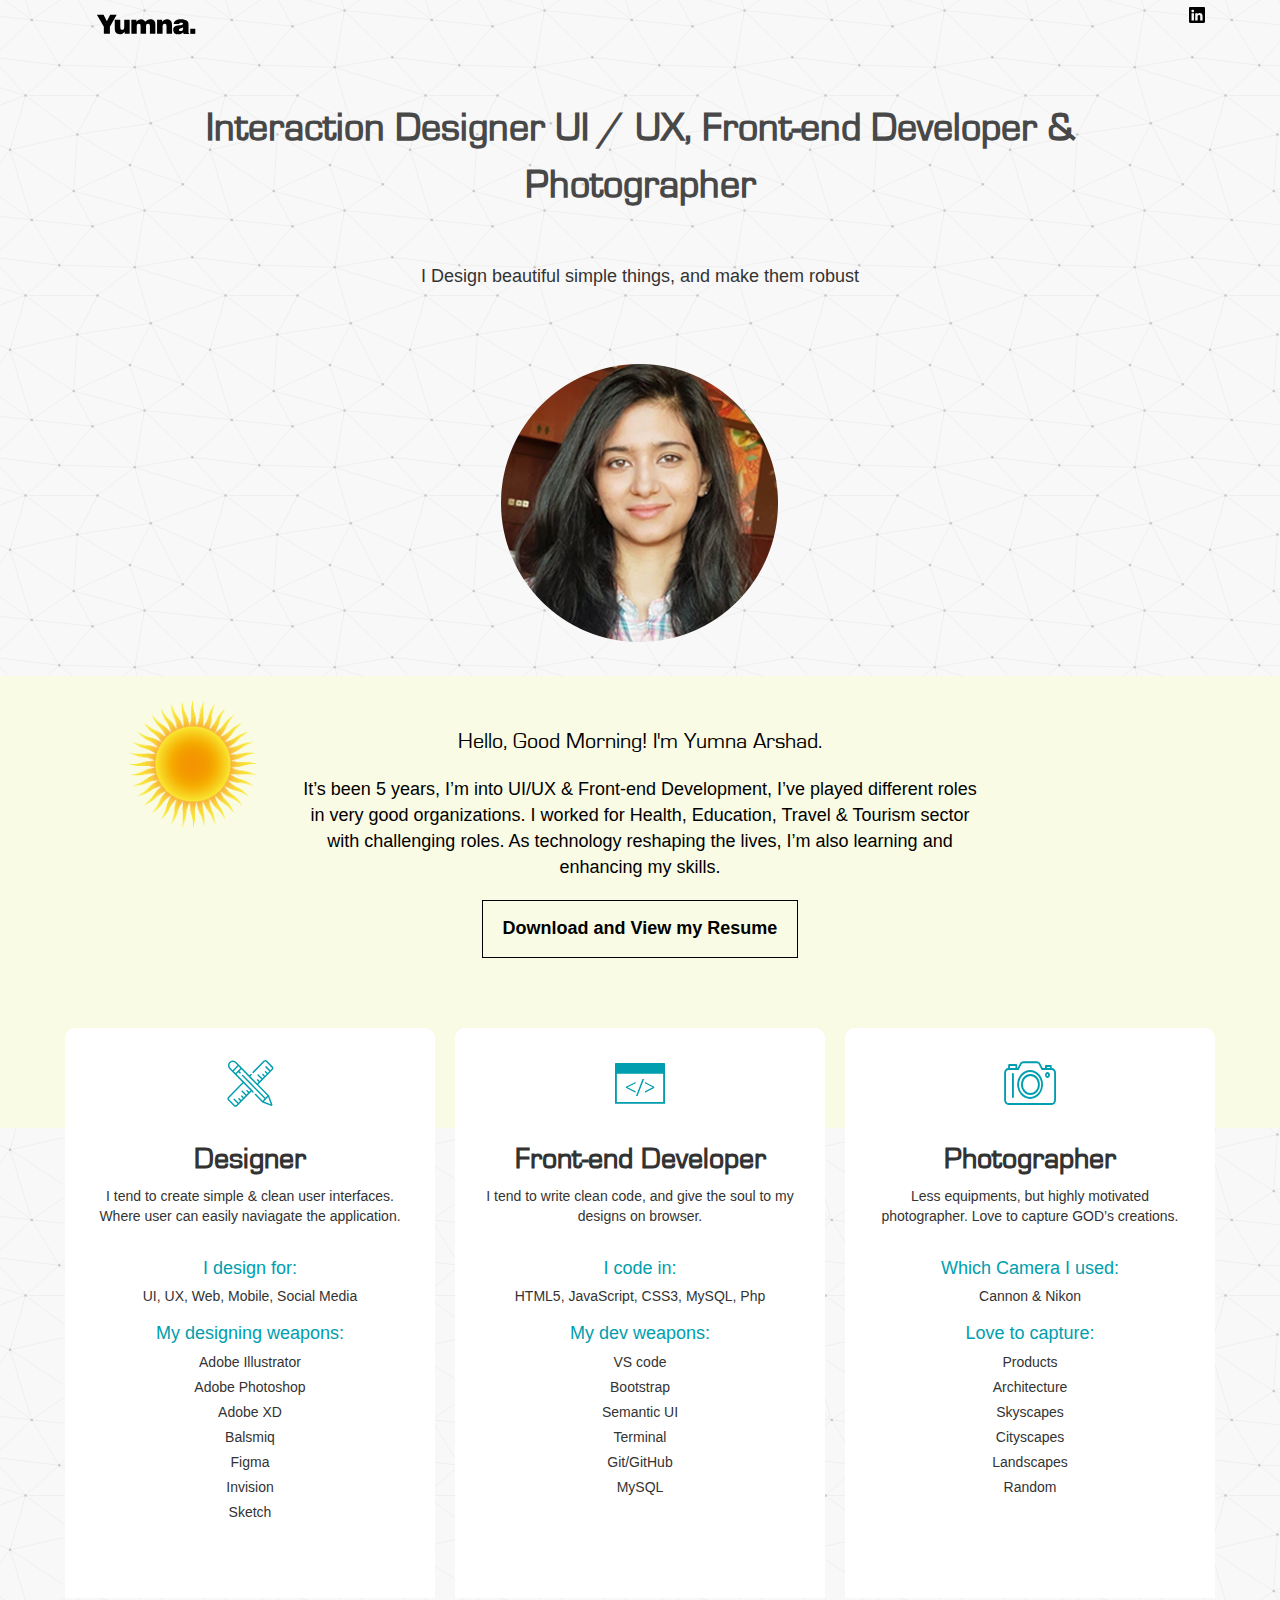
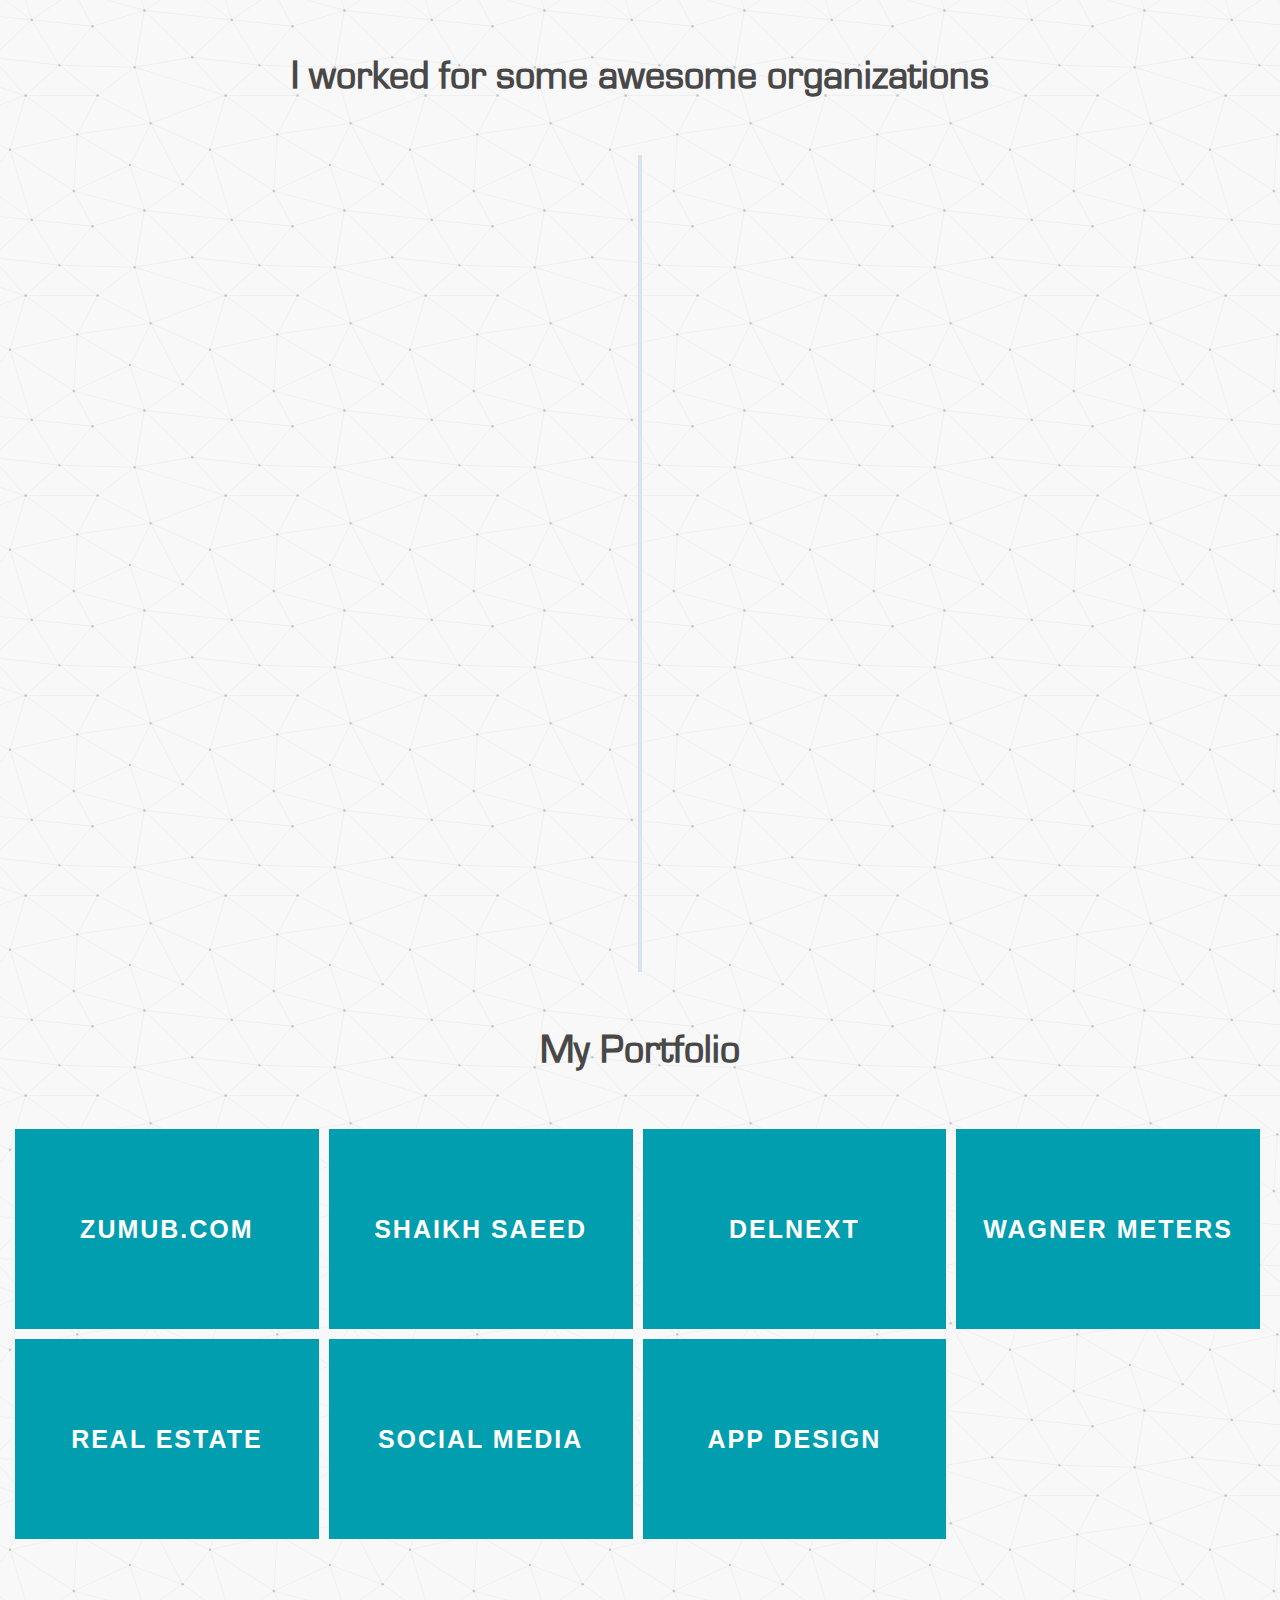
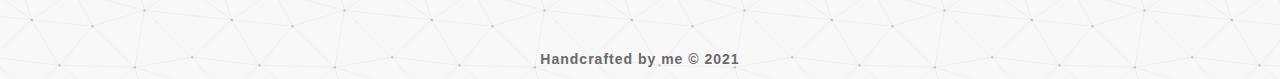
==== index.html @ d8adf457 "modification" ====
<html lang="en">

<head>
    <meta http-equiv="Content-Type" content="text/html; charset=UTF-8">

    <meta http-equiv="X-UA-Compatible" content="IE=edge">
    <meta name="viewport" content="width=device-width, initial-scale=1">
    <title>Yumna Arshad</title>
    <link rel="stylesheet" href="css/styles.min.css">
    <!-- <link rel="stylesheet" href="css/style.css"> -->
    <link rel="canonical" href="#">
    <meta property="og:locale" content="en_US">
    <meta property="og:type" content="website">
    <meta property="og:title" content="Yumna Arshad">
    <meta property="og:description" content="Hello, my name is Yumna Arshad, Highly skilled UI/UX Designer/Front-End Developer bringing more than 5 years in UI/UX &amp; front-end dev and integration of web designs.">
    <meta property="og:url" content="#">
    <meta property="og:site_name" content="yumna">
    <meta property="og:image" content="#">
    <link rel="apple-touch-icon" sizes="180x180" href="#">
    <link rel="icon" type="image/png" sizes="32x32" href="#"">
    <link rel="icon" type="image/png" sizes="16x16" href="./images/favicon.png">
    <link rel="manifest" href="#">
    <link rel="mask-icon" href="#/images/safari-pinned-tab.svg" color="#48b7ad">
    <meta name="msapplication-TileColor" content="#da532c">
    <meta name="theme-color" content="#0086ff">
    <!-- Global site tag (gtag.js) - Google Analytics -->
<script async src="https://www.googletagmanager.com/gtag/js?id=G-JZ5S2YXQXZ"></script>
<script>
  window.dataLayer = window.dataLayer || [];
  function gtag(){dataLayer.push(arguments);}
  gtag('js', new Date());

  gtag('config', 'G-JZ5S2YXQXZ');
</script>

</head>

<body class="" data-new-gr-c-s-check-loaded="14.1001.0" data-gr-ext-installed="">
    <div class="container">
        <!-- nav starts -->
        <nav class="top-nav">
            <div class="logo">
                <a href="#">
                    <img src="./images/logo.svg">
                </a>
            </div>
        </nav>
        <div class="social-links">
            <!-- social links-->
            <ul class="list-unstyled list-inline">
                <li>

                    <a href="https://www.linkedin.com/in/yumna-arshad/" title="linkedin" target="_blank"><span class="bi bi-linkedin"></span></a>

                </li>
                <li>
                    <a href="https://www.linkedin.com/in/yumna-arshad/" title="linkedin" target="_blank">
                        <span class="bi bi-linkedin">
                <img src="./images/linkedin.svg">
               </span>
                    </a>
                </li>
            </ul>

        </div>
        <!-- end of social links-->
    </div>
    <!-- nav ends -->
    <div class="container hero-header text-center">
        <!--hero header -->
        <h1 class="heading heading-xl">Interaction Designer UI / UX, Front-end Developer &amp; Photographer</h1>
        <p>I Design beautiful simple things, and make them robust</p>
        <!-- <div class="avatar">
    <img src="./images/Yumna.png" class="round-img" alt="Yumna Arshad - Front end developer and ui/ux designer">
  </div> -->
    </div>
    <!-- hero header ends -->

    <div class="container-fluid">
        <!-- about -->
        <div class="yumna">
            <img src="./images/Yumna.png" alt="Yumna Arshad">
        </div>
        <div class="row about-me">
            <div class="col-xs-12 col-sm-10 col-md-8 m-auto text-center">
                <div class="intro">
                    <span class="intro--heading">Hello,<span id="wlcm"> Good Morning!</span> I'm Yumna Arshad.</span>
                    <p>It’s been 5 years, I’m into UI/UX &amp; Front-end Development, I’ve played different roles in very good organizations. I worked for Health, Education, Travel &amp; Tourism sector with challenging roles. As technology reshaping the
                        lives, I’m also learning and enhancing my skills.
                    </p>
                    <p class="resume"><a href="https://docs.google.com/document/d/16ys-vqCZLZjv7qakul1fsgTUhorrQegBmI07DtiRImk/edit?usp=sharing" target="_blank">Download and View my Resume</a></p>
                </div>
            </div>
            <div class="twinkle-stars hidden">
                <div class="stars"></div>
                <div class="twinkling"></div>
            </div>
            <div class="sun-anim hidden">
                <div class="sun"></div>
            </div>
        </div>
    </div>
    <!-- about ends -->
    <div class="container expertise">
        <!-- expertise -->
        <div class="row expertise-row">
            <div class="col-xs-12 col-sm-4">
                <div class="expertise-col designer">
                    <header class="expertise-domain">
                        <div class="expertise-icon">
                            <span class="icon-design"></span>
                            <span class="expertise-title">Designer</span>
                        </div>
                    </header>
                    <section class="about-expertise">
                        <p>
                            I tend to create simple &amp; clean user interfaces. Where user can easily naviagate the application.
                        </p>
                        <ul class="list-unstyled">
                            <li class="list-head">
                                <span>I design for:</span>
                            </li>
                            <li>
                                <span>UI, UX, Web, Mobile, Social Media</span>
                            </li>
                            <li class="list-head">
                                <span>My designing weapons:</span>
                            </li>
                            <li>
                                <ul class="list-unstyled no-margin">
                                    <li>Adobe Illustrator</li>
                                    <li>Adobe Photoshop</li>
                                    <li>Adobe XD</li>
                                    <li>Balsmiq</li>
                                    <li>Figma</li>
                                    <li>Invision</li>
                                    <li>Sketch</li>
                                </ul>
                            </li>
                        </ul>
                    </section>
                </div>
            </div>
            <div class="col-xs-12 col-sm-4">
                <div class="expertise-col developer">
                    <div class="expertise-col designer">
                        <header class="expertise-domain">
                            <div class="expertise-icon">
                                <span class="icon-html-tag"></span>
                                <span class="expertise-title">Front-end Developer</span>
                            </div>
                        </header>
                        <section class="about-expertise">
                            <p>
                                I tend to write clean code, and give the soul to my designs on browser.
                            </p>
                            <ul class="list-unstyled">
                                <li class="list-head">
                                    <span>I code in:</span>
                                </li>
                                <li>
                                    <span>HTML5, JavaScript, CSS3, MySQL, Php</span>
                                </li>
                                <li class="list-head">
                                    <span>My dev weapons:</span>
                                </li>
                                <li>
                                    <ul class="list-unstyled no-margin">
                                        <li>VS code</li>
                                        <li>Bootstrap</li>
                                        <li>Semantic UI</li>
                                        <li>Terminal</li>
                                        <li>Git/GitHub</li>
                                        <li>MySQL</li>
                                        <li></li>
                                    </ul>
                                </li>
                            </ul>
                        </section>
                    </div>
                </div>
            </div>
            <div class="col-xs-12 col-sm-4">
                <div class="expertise-col photographer">
                    <div class="expertise-col designer">
                        <header class="expertise-domain">
                            <div class="expertise-icon">
                                <span class="icon-camera"></span>
                                <span class="expertise-title">Photographer</span>
                            </div>
                        </header>
                        <section class="about-expertise">
                            <p>
                                Less equipments, but highly motivated photographer. Love to capture GOD’s creations.
                            </p>
                            <ul class="list-unstyled">
                                <li class="list-head">
                                    <span>Which Camera I used:</span>
                                </li>
                                <li>
                                    <span>Cannon &amp Nikon </span>
                                </li>
                                <li class="list-head">
                                    <span>Love to capture:</span>
                                </li>
                                <li>
                                    <ul class="list-unstyled no-margin">
                                        <li>Products</li>
                                        <li>Architecture</li>
                                        <li>Skyscapes</li>
                                        <li>Cityscapes</li>
                                        <li>Landscapes</li>
                                        <li>Random</li>
                                        <li></li>
                                    </ul>
                                </li>
                            </ul>
                        </section>
                    </div>
                </div>
            </div>
        </div>
    </div>
    <!-- expertise ends -->

    <div class="experience">
        <!-- experience -->
        <h2 class="heading heading-xl text-center">I worked for some awesome organizations</h2>
        <section class="cd-timeline js-cd-timeline">
            <div class="cd-timeline__container">
                <div class="cd-timeline__block js-cd-block">
                    <div class="cd-timeline__img cd-timeline__img--blue js-cd-img">
                        <span class="icon-business-man"></span>
                    </div>
                    <!-- cd-timeline__img -->

                    <div class="cd-timeline__content js-cd-content">
                        <h2>Shaikh Saeed Perfumes</h2>
                        <p>Working at Shaikh Saeed is quite excited for me where i meet different challenges every day. My major responsibilities are to have a deep look into Social Media managment, UI/UX &amp; Front end development for out ongoing projects.</p>
                        <span class="cd-timeline__date">January 2-2019 to March 30 2021</span>
                    </div>
                    <!-- cd-timeline__content -->
                </div>
                <!-- cd-timeline__block -->

                <div class="cd-timeline__block js-cd-block">
                    <div class="cd-timeline__img cd-timeline__img--orange js-cd-img">
                        <span class="icon-softtware-engineer"></span>
                    </div>
                    <!-- cd-timeline__img -->

                    <div class="cd-timeline__content js-cd-content">
                        <h2>Intech Studios</h2>
                        <p>Intech Studios is an award winning web and mobile apps development startup company that offers design, development and publishing solutions. I was working on graphics and   web design and development with other marketing responsibilities.</p>
                        <span class="cd-timeline__date">March 8-2015 to octobar 16-2018</span>
                    </div>
                    <!-- cd-timeline__content -->
                </div>
                <!-- cd-timeline__block -->

                <div class="cd-timeline__block js-cd-block">
                    <div class="cd-timeline__img cd-timeline__img--musturd js-cd-img">
                        <span class="icon-softtware-engineer"></span>
                    </div>
                    <!-- cd-timeline__img -->

                    <div class="cd-timeline__content js-cd-content">
                        <h2>Regexsoft</h2>
                        <p>Regexsoft is an emerging fast growing  marketing agency. My role was designing content creation for social media, web and media graphics.</p>
                        <span class="cd-timeline__date">Sep 05-2014 to Feb 28-2015</span>
                    </div>
                    <!-- cd-timeline__content -->
                </div>
                <!-- cd-timeline__block -->

            </div>
            <!-- cd-timeline__content -->
    </div>
    <!-- cd-timeline__block -->
    </div>
    </section>
    <!-- cd-timeline -->
    </div>
    <!-- experienc ends-->

    <div class="portfolio">
        <!-- portfolio starts-->
        <h1 class="heading heading-xl text-center">My Portfolio</h1>
        <div class="container-fluid">
            <div class="portfolio-wrapper">
                <ul class="list-inline list-unstyled folio-links">
                    <li class="col-xs-12 col-sm-4 col-md-3">
                        <a href="#showModal" data-toggle="modal" data-projname="Zumub.com" data-projdesc="Zumub.com is a online store selling thousands of products from over a hundred top European/American brands, 
                        including sports supplements, weight loss and health supplements,sports clothing & accessories, speciality foods and beauty and personal care products always at the lowest prices."
                            data-projres="I was responsible for making the design &amp; theme development." data-projtech="[&quot;HTML5&quot;,&quot;LESS&quot;, &quot;CSS3&quot;,&quot;jQuery&quot;,&quot;jQuery UI&quot;,&quot;Adobe XD&quot;]" data-projimgs="[&quot;./images/portfolio/zumub/zumub1.jpeg&quot;,&quot;./images/portfolio/zumub/zumub2.jpeg&quot;,&quot;./images/portfolio/zumub/zumub3.jpeg&quot;]"
                            class="">
                Zumub.com
                </a>
                    </li>
                    <li class="col-xs-12 col-sm-4 col-md-3">
                        <a href="#showModal" data-toggle="modal" data-projname="Shaikh Saeed" data-projdesc="Shaikh Saeed Perfumes is a one of the Best Perfume Shops in Dubai, where people can buy perfumes online as well as by visiting our stores.
                        Their exclusive collection includes a wide range of Arabic Perfumes, Western Perfumes, Perfume Oils, Oud & Incense, Bakhoor, Agarwood, Home Fragrances, Room Fragrances and much more!."
                            data-projres="I was responsible for making the design &amp; theme development along with social media content creation." data-projtech="[&quot;HTML5&quot;,&quot;CSS3&quot;,&quot;Javascript&quot;,&quot;PHP&quot;,&quot;MYSQL&quot;,&quot;Figma&quot;,&quot;Photoshop cc&quot;,&quot;Adobe XD&quot;]" data-projimgs="[&quot;./images/portfolio/shaikh_saeed/shaikh_saeed1.jpeg&quot;,&quot;./images/portfolio/shaikh_saeed/shaikh_saeed2.jpeg&quot;]"
                            class="">
              Shaikh Saeed
              <span class="view-more"></span>
            </a>
                    </li>
                    <li class="col-xs-12 col-sm-4 col-md-3">
                        <a href="#showModal" data-toggle="modal" data-projname="Delnext" data-projdesc="Delnext is Logistics & Supply Chain company of Zumub.com gives the best services and the cheapest parcel deliveries across the European Union with Delnext."
                            data-projres="I was responsible for making the design &amp; theme development." data-projtech="[&quot;HTML5&quot;,&quot;CSS3&quot;,&quot;jQuery&quot;,&quot;jQuery UI&quot;,&quot;Bootstrap&quot;,&quot;Adobe XD&quot;]" data-projimgs="[&quot;./images/portfolio/delnext1/delnext1.jpeg&quot;,&quot;./images/portfolio/delnext1/delnext2.jpeg&quot;]"
                            class="">
              Delnext
            </a>
                    </li>
                    <li class="col-xs-12 col-sm-4 col-md-3">
                        <a href="#showModal" data-toggle="modal" data-projname="Wagner Meters" data-projdesc="Wagner Meters is the respected world leader in moisture measurement solutions for wood, concrete, and even more building materials."
                            data-projres="I was responsible for making the design &amp; theme development." data-projtech="[&quot;HTML5&quot;,&quot;CSS3&quot;,&quot;jQuery&quot;,&quot;jQuery Migrate&quot;,&quot;Adobe XD&quot;]" data-projimgs="[&quot;./images/portfolio/wagner_meters/wagner_meters1.jpeg&quot;,&quot;./images/portfolio/wagner_meters/wagner_meters2.jpeg&quot;,&quot;./images/portfolio/wagner_meters/wagner_meters3.jpeg&quot;]"
                            class="">
              Wagner Meters
            </a>
                    </li>
                    <li class="col-xs-12 col-sm-4 col-md-3">
                        <a href="#showModal" data-toggle="modal" data-projname="Property Avenue" data-projdesc="Property Avenue is the ideal platform, whether you wish to buy, sell or lease your property. By adhering to Dubai’s luxury standard, with a rich history of civil engineering, property development, and investment portfolios.
                        Property Avenue’s uniquely-selected real estate agents are dedicated to provide a first class customer service to all clients, making each step a hassle free experience."
                            data-projres="I was responsible for making the design &amp; theme development." data-projtech="[&quot;HTML5&quot;, &quot;CSS3&quot;,&quot;jQuery&quot;,&quot;Wordpress&quot;,&quot;Adobe XD&quot;]" data-projimgs="[&quot;./images/portfolio/property_avenue/property_avenue1.jpeg&quot;,&quot;./images/portfolio/property_avenue/property_avenue2.jpeg&quot;]"
                            class="">
              Real Estate
            </a>
                    </li>
                    <li class="col-xs-12 col-sm-4 col-md-3">
                        <a href="#showModal" data-toggle="modal" data-projname="ilyas Salon & Shaikh Saeed Perfumes" data-projdesc="Ilyas Salon provides the art of grooming services in a therapeutic atmosphere for Men."
                            data-projres="I was responsible to manage all areas of the image editing processes across both Production (catalogue pages) and Creative (marketing content)." data-projtech="[&quot;Lightroom cc&quot;,&quot;Photoshop cc&quot;, &quot;Adobe XD&quot;,&quot;&quot;,&quot;&quot;]" data-projimgs="[&quot;./images/portfolio/ilyas_salon/ilyas_salon.jpeg&quot;]"
                            class="">
              Social Media
            </a>
                    </li>
                    <li class="col-xs-12 col-sm-4 col-md-3">
                        <a href="#showModal" data-toggle="modal" data-projname=" App Case Study" data-projdesc="Islamic Pray Tracker App Case Study - I tried to explore Islamic application design from another side whith having many features and is very easy to use"
                            data-projres="I was responsible to design app from wireframing to actual complete mobile application design. " data-projtech="[&quot;Figma&quot;,&quot;Adobe XD&quot;, &quot;Photoshop&quot;,&quot;&quot;,&quot;&quot;]" data-projimgs="[&quot;./images/portfolio/App Design/1intro.png&quot;,&quot;./images/portfolio/App Design/2wireframes.png&quot;,&quot;./images/portfolio/App Design/3colorTypography.png&quot;,&quot;./images/portfolio/App Design/4onboardingScreen.png&quot;,&quot;./images/portfolio/App Design/5Trackactivites.png&quot;,&quot;./images/portfolio/App Design/6EvaluateActivities.png&quot;,&quot;./images/portfolio/App Design/6otherpagespng.png&quot;]"
                            class="">
              App Design
            </a>
                    </li>

                </ul>

            </div>
        </div>
    </div>
    <!-- portfolio ends -->
    <footer class="footer">
        <!-- footer -->
        <div class="container">
            <div class="row">
                <div class="col-xs-12">
                    <div class="footer-text text-center">
                        Handcrafted by me © 2021
                    </div>
                </div>
            </div>
        </div>
    </footer>
    <!-- footer ends -->
    <div class="modal fade-scale folio-modal" id="showModal" tabindex="-1" role="dialog" aria-labelledby="showModal" style="display: none;">
        <!-- modal -->
        <div class="modal-dialog modal-lg" role="document">
            <div class="modal-content">
                <div class="modal-header">
                    <button type="button" class="close" data-dismiss="modal" aria-label="Close"><span aria-hidden="true">×</span></button>
                    <h4 class="modal-title" id="showModal">sneaket</h4>
                </div>
                <div class="modal-body">
                    <div class="row">
                        <div class="col-xs-12 col-sm-8">
                            <div id="folio-imgs" class="folio-imgs"></div>
                        </div>
                        <div class="col-xs-12 col-sm-4">
                            <div class="folio-res">
                                <h2>project description</h2>
                                <p id="proj-desc"></p>
                                <h2>my responsibilities</h2>
                                <p id="folio-res"></p>
                                <h2>technologies used</h2>
                                <ul class="list-unstyled list-inline" id="tech-used"></ul>
                            </div>
                        </div>

                    </div>
                </div>
            </div>
        </div>
    </div>
    <!-- end of modal -->
    <div class="intro-wrapper" id="splashscreen" style="display: none;">
        <div class="loading-logo">
            <span>Y</span>
            <span>u</span>
            <span>m</span>
            <span>n</span>
            <span><a href="#"></a></span>
        </div>
    </div>



    <script src="js/jquery-3.3.1.min.js"></script>
    <script src="js/modal.js"></script>
    <script src="js/scripts.js"></script>

    <script>
        $(document).ready(function () {
            console.log("page loaded");

            // $(".portfolio-wrapper a").on("click", function (e) {
            //     e.preventDefault();
            //     console.log("clicked");
            //     $("#showModal").show("modal");
            // });
        });
    </script>

</body>

</html>
---- css/styles.min.css ----
[class^="icon-"],[class*=" icon-"]{
    font-family:'icomoon' !important;
    speak:none;
    font-style:normal;
    font-weight:normal;
    font-variant:normal;
    text-transform:none;
    line-height:1;
    -webkit-font-smoothing:antialiased;
    -moz-osx-font-smoothing:grayscale
}
.icon-dslr:before{
    content:"\e908"
}
.icon-facebook-logo:before{
    content:"\e906"
}
.icon-linkedin-sign:before{
    content:"\e907"
}
.icon-business-man:before{
    content:"\e905"
}
.icon-crawling-baby-silhouette:before{
    content:"\e904"
}
.icon-softtware-engineer:before{
    content:"\e903"
}
.icon-html-tag:before{
    content:"\e902"
}
.icon-camera:before{
    content:"\e900"
}
.icon-design:before{
    content:"\e901"
}
html{
    font-family:sans-serif;
    -ms-text-size-adjust:100%;
    -webkit-text-size-adjust:100%
}
body{
    margin:0
}
article,aside,details,figcaption,figure,footer,header,hgroup,main,menu,nav,section,summary{
    display:block
}
audio,canvas,progress,video{
    display:inline-block;
    vertical-align:baseline
}
audio:not([controls]){
    display:none;
    height:0
}
[hidden],template{
    display:none
}
a{
    background-color:transparent
}
a:active,a:hover{
    outline:0
}
abbr[title]{
    border-bottom:1px dotted
}
b,strong{
    font-weight:bold
}
dfn{
    font-style:italic
}
h1{
    font-size:2em;
    margin:0.67em 0
}
mark{
    background:#ff0;
    color:#000
}
small{
    font-size:80%
}
sub,sup{
    font-size:75%;
    line-height:0;
    position:relative;
    vertical-align:baseline
}
sup{
    top:-0.5em
}
sub{
    bottom:-0.25em
}
img{
    border:0
}
svg:not(:root){
    overflow:hidden
}
figure{
    margin:1em 40px
}
hr{
    -webkit-box-sizing:content-box;
    -moz-box-sizing:content-box;
    box-sizing:content-box;
    height:0
}
pre{
    overflow:auto
}
code,kbd,pre,samp{
    font-family:monospace, monospace;
    font-size:1em
}
button,input,optgroup,select,textarea{
    color:inherit;
    font:inherit;
    margin:0
}
button{
    overflow:visible
}
button,select{
    text-transform:none
}
button,html input[type="button"],input[type="reset"],input[type="submit"]{
    -webkit-appearance:button;
    cursor:pointer
}
button[disabled],html input[disabled]{
    cursor:default
}
button::-moz-focus-inner,input::-moz-focus-inner{
    border:0;
    padding:0
}
input{
    line-height:normal
}
input[type="checkbox"],input[type="radio"]{
    -webkit-box-sizing:border-box;
    -moz-box-sizing:border-box;
    box-sizing:border-box;
    padding:0
}
input[type="number"]::-webkit-inner-spin-button,input[type="number"]::-webkit-outer-spin-button{
    height:auto
}
input[type="search"]{
    -webkit-appearance:textfield;
    -webkit-box-sizing:content-box;
    -moz-box-sizing:content-box;
    box-sizing:content-box
}
input[type="search"]::-webkit-search-cancel-button,input[type="search"]::-webkit-search-decoration{
    -webkit-appearance:none
}
fieldset{
    border:1px solid #c0c0c0;
    margin:0 2px;
    padding:0.35em 0.625em 0.75em
}
legend{
    border:0;
    padding:0
}
textarea{
    overflow:auto
}
optgroup{
    font-weight:bold
}
table{
    border-collapse:collapse;
    border-spacing:0
}
td,th{
    padding:0
}
*{
    -webkit-box-sizing:border-box;
    -moz-box-sizing:border-box;
    box-sizing:border-box
}
*:before,*:after{
    -webkit-box-sizing:border-box;
    -moz-box-sizing:border-box;
    box-sizing:border-box
}
html{
    font-size:10px;
    -webkit-tap-highlight-color:transparent
}
body{
    font-family:"Helvetica Neue", Helvetica, Arial, sans-serif;
    font-size:14px;
    line-height:1.42857143;
    color:#333333;
    background-color:#ffffff
}
input,button,select,textarea{
    font-family:inherit;
    font-size:inherit;
    line-height:inherit
}
a{
    color:#337ab7;
    text-decoration:none
}
a:hover,a:focus{
    color:#23527c;
    text-decoration:underline
}
a:focus{
    outline:5px auto -webkit-focus-ring-color;
    outline-offset:-2px
}
figure{
    margin:0
}
img{
    vertical-align:middle
}
.img-responsive{
    display:block;
    max-width:100%;
    height:auto
}
.img-rounded{
    border-radius:6px
}
.img-thumbnail{
    padding:4px;
    line-height:1.42857143;
    background-color:#ffffff;
    border:1px solid #dddddd;
    border-radius:4px;
    -webkit-transition:all 0.2s ease-in-out;
    -o-transition:all 0.2s ease-in-out;
    transition:all 0.2s ease-in-out;
    display:inline-block;
    max-width:100%;
    height:auto
}
.img-circle{
    border-radius:50%
}
hr{
    margin-top:20px;
    margin-bottom:20px;
    border:0;
    border-top:1px solid #eeeeee
}
.sr-only{
    position:absolute;
    width:1px;
    height:1px;
    margin:-1px;
    padding:0;
    overflow:hidden;
    clip:rect(0, 0, 0, 0);
    border:0
}
.sr-only-focusable:active,.sr-only-focusable:focus{
    position:static;
    width:auto;
    height:auto;
    margin:0;
    overflow:visible;
    clip:auto
}
[role="button"]{
    cursor:pointer
}
.container{
    margin-right:auto;
    margin-left:auto;
    padding-left:15px;
    padding-right:15px
}
@media (min-width: 768px){
    .container{
        width:750px
    }
}
@media (min-width: 992px){
    .container{
        width:970px
    }
}
@media (min-width: 1200px){
    .container{
        width:1170px
    }
}
.container-fluid{
    margin-right:auto;
    margin-left:auto;
    padding-left:15px;
    padding-right:15px
}
.row{
    margin-left:-15px;
    margin-right:-15px
}
.col-xs-1,.col-sm-1,.col-md-1,.col-lg-1,.col-xs-2,.col-sm-2,.col-md-2,.col-lg-2,.col-xs-3,.col-sm-3,.col-md-3,.col-lg-3,.col-xs-4,.col-sm-4,.col-md-4,.col-lg-4,.col-xs-5,.col-sm-5,.col-md-5,.col-lg-5,.col-xs-6,.col-sm-6,.col-md-6,.col-lg-6,.col-xs-7,.col-sm-7,.col-md-7,.col-lg-7,.col-xs-8,.col-sm-8,.col-md-8,.col-lg-8,.col-xs-9,.col-sm-9,.col-md-9,.col-lg-9,.col-xs-10,.col-sm-10,.col-md-10,.col-lg-10,.col-xs-11,.col-sm-11,.col-md-11,.col-lg-11,.col-xs-12,.col-sm-12,.col-md-12,.col-lg-12{
    position:relative;
    min-height:1px;
    padding-left:15px;
    padding-right:15px
}
.col-xs-1,.col-xs-2,.col-xs-3,.col-xs-4,.col-xs-5,.col-xs-6,.col-xs-7,.col-xs-8,.col-xs-9,.col-xs-10,.col-xs-11,.col-xs-12{
    float:left
}
.col-xs-12{
    width:100%
}
.col-xs-11{
    width:91.66666667%
}
.col-xs-10{
    width:83.33333333%
}
.col-xs-9{
    width:75%
}
.col-xs-8{
    width:66.66666667%
}
.col-xs-7{
    width:58.33333333%
}
.col-xs-6{
    width:50%
}
.col-xs-5{
    width:41.66666667%
}
.col-xs-4{
    width:33.33333333%
}
.col-xs-3{
    width:25%
}
.col-xs-2{
    width:16.66666667%
}
.col-xs-1{
    width:8.33333333%
}
.col-xs-pull-12{
    right:100%
}
.col-xs-pull-11{
    right:91.66666667%
}
.col-xs-pull-10{
    right:83.33333333%
}
.col-xs-pull-9{
    right:75%
}
.col-xs-pull-8{
    right:66.66666667%
}
.col-xs-pull-7{
    right:58.33333333%
}
.col-xs-pull-6{
    right:50%
}
.col-xs-pull-5{
    right:41.66666667%
}
.col-xs-pull-4{
    right:33.33333333%
}
.col-xs-pull-3{
    right:25%
}
.col-xs-pull-2{
    right:16.66666667%
}
.col-xs-pull-1{
    right:8.33333333%
}
.col-xs-pull-0{
    right:auto
}
.col-xs-push-12{
    left:100%
}
.col-xs-push-11{
    left:91.66666667%
}
.col-xs-push-10{
    left:83.33333333%
}
.col-xs-push-9{
    left:75%
}
.col-xs-push-8{
    left:66.66666667%
}
.col-xs-push-7{
    left:58.33333333%
}
.col-xs-push-6{
    left:50%
}
.col-xs-push-5{
    left:41.66666667%
}
.col-xs-push-4{
    left:33.33333333%
}
.col-xs-push-3{
    left:25%
}
.col-xs-push-2{
    left:16.66666667%
}
.col-xs-push-1{
    left:8.33333333%
}
.col-xs-push-0{
    left:auto
}
.col-xs-offset-12{
    margin-left:100%
}
.col-xs-offset-11{
    margin-left:91.66666667%
}
.col-xs-offset-10{
    margin-left:83.33333333%
}
.col-xs-offset-9{
    margin-left:75%
}
.col-xs-offset-8{
    margin-left:66.66666667%
}
.col-xs-offset-7{
    margin-left:58.33333333%
}
.col-xs-offset-6{
    margin-left:50%
}
.col-xs-offset-5{
    margin-left:41.66666667%
}
.col-xs-offset-4{
    margin-left:33.33333333%
}
.col-xs-offset-3{
    margin-left:25%
}
.col-xs-offset-2{
    margin-left:16.66666667%
}
.col-xs-offset-1{
    margin-left:8.33333333%
}
.col-xs-offset-0{
    margin-left:0%
}
@media (min-width: 768px){
    .col-sm-1,.col-sm-2,.col-sm-3,.col-sm-4,.col-sm-5,.col-sm-6,.col-sm-7,.col-sm-8,.col-sm-9,.col-sm-10,.col-sm-11,.col-sm-12{
        float:left
    }
    .col-sm-12{
        width:100%
    }
    .col-sm-11{
        width:91.66666667%
    }
    .col-sm-10{
        width:83.33333333%
    }
    .col-sm-9{
        width:75%
    }
    .col-sm-8{
        width:66.66666667%
    }
    .col-sm-7{
        width:58.33333333%
    }
    .col-sm-6{
        width:50%
    }
    .col-sm-5{
        width:41.66666667%
    }
    .col-sm-4{
        width:33.33333333%
    }
    .col-sm-3{
        width:25%
    }
    .col-sm-2{
        width:16.66666667%
    }
    .col-sm-1{
        width:8.33333333%
    }
    .col-sm-pull-12{
        right:100%
    }
    .col-sm-pull-11{
        right:91.66666667%
    }
    .col-sm-pull-10{
        right:83.33333333%
    }
    .col-sm-pull-9{
        right:75%
    }
    .col-sm-pull-8{
        right:66.66666667%
    }
    .col-sm-pull-7{
        right:58.33333333%
    }
    .col-sm-pull-6{
        right:50%
    }
    .col-sm-pull-5{
        right:41.66666667%
    }
    .col-sm-pull-4{
        right:33.33333333%
    }
    .col-sm-pull-3{
        right:25%
    }
    .col-sm-pull-2{
        right:16.66666667%
    }
    .col-sm-pull-1{
        right:8.33333333%
    }
    .col-sm-pull-0{
        right:auto
    }
    .col-sm-push-12{
        left:100%
    }
    .col-sm-push-11{
        left:91.66666667%
    }
    .col-sm-push-10{
        left:83.33333333%
    }
    .col-sm-push-9{
        left:75%
    }
    .col-sm-push-8{
        left:66.66666667%
    }
    .col-sm-push-7{
        left:58.33333333%
    }
    .col-sm-push-6{
        left:50%
    }
    .col-sm-push-5{
        left:41.66666667%
    }
    .col-sm-push-4{
        left:33.33333333%
    }
    .col-sm-push-3{
        left:25%
    }
    .col-sm-push-2{
        left:16.66666667%
    }
    .col-sm-push-1{
        left:8.33333333%
    }
    .col-sm-push-0{
        left:auto
    }
    .col-sm-offset-12{
        margin-left:100%
    }
    .col-sm-offset-11{
        margin-left:91.66666667%
    }
    .col-sm-offset-10{
        margin-left:83.33333333%
    }
    .col-sm-offset-9{
        margin-left:75%
    }
    .col-sm-offset-8{
        margin-left:66.66666667%
    }
    .col-sm-offset-7{
        margin-left:58.33333333%
    }
    .col-sm-offset-6{
        margin-left:50%
    }
    .col-sm-offset-5{
        margin-left:41.66666667%
    }
    .col-sm-offset-4{
        margin-left:33.33333333%
    }
    .col-sm-offset-3{
        margin-left:25%
    }
    .col-sm-offset-2{
        margin-left:16.66666667%
    }
    .col-sm-offset-1{
        margin-left:8.33333333%
    }
    .col-sm-offset-0{
        margin-left:0%
    }
}
@media (min-width: 992px){
    .col-md-1,.col-md-2,.col-md-3,.col-md-4,.col-md-5,.col-md-6,.col-md-7,.col-md-8,.col-md-9,.col-md-10,.col-md-11,.col-md-12{
        float:left
    }
    .col-md-12{
        width:100%
    }
    .col-md-11{
        width:91.66666667%
    }
    .col-md-10{
        width:83.33333333%
    }
    .col-md-9{
        width:75%
    }
    .col-md-8{
        width:66.66666667%
    }
    .col-md-7{
        width:58.33333333%
    }
    .col-md-6{
        width:50%
    }
    .col-md-5{
        width:41.66666667%
    }
    .col-md-4{
        width:33.33333333%
    }
    .col-md-3{
        width:25%
    }
    .col-md-2{
        width:16.66666667%
    }
    .col-md-1{
        width:8.33333333%
    }
    .col-md-pull-12{
        right:100%
    }
    .col-md-pull-11{
        right:91.66666667%
    }
    .col-md-pull-10{
        right:83.33333333%
    }
    .col-md-pull-9{
        right:75%
    }
    .col-md-pull-8{
        right:66.66666667%
    }
    .col-md-pull-7{
        right:58.33333333%
    }
    .col-md-pull-6{
        right:50%
    }
    .col-md-pull-5{
        right:41.66666667%
    }
    .col-md-pull-4{
        right:33.33333333%
    }
    .col-md-pull-3{
        right:25%
    }
    .col-md-pull-2{
        right:16.66666667%
    }
    .col-md-pull-1{
        right:8.33333333%
    }
    .col-md-pull-0{
        right:auto
    }
    .col-md-push-12{
        left:100%
    }
    .col-md-push-11{
        left:91.66666667%
    }
    .col-md-push-10{
        left:83.33333333%
    }
    .col-md-push-9{
        left:75%
    }
    .col-md-push-8{
        left:66.66666667%
    }
    .col-md-push-7{
        left:58.33333333%
    }
    .col-md-push-6{
        left:50%
    }
    .col-md-push-5{
        left:41.66666667%
    }
    .col-md-push-4{
        left:33.33333333%
    }
    .col-md-push-3{
        left:25%
    }
    .col-md-push-2{
        left:16.66666667%
    }
    .col-md-push-1{
        left:8.33333333%
    }
    .col-md-push-0{
        left:auto
    }
    .col-md-offset-12{
        margin-left:100%
    }
    .col-md-offset-11{
        margin-left:91.66666667%
    }
    .col-md-offset-10{
        margin-left:83.33333333%
    }
    .col-md-offset-9{
        margin-left:75%
    }
    .col-md-offset-8{
        margin-left:66.66666667%
    }
    .col-md-offset-7{
        margin-left:58.33333333%
    }
    .col-md-offset-6{
        margin-left:50%
    }
    .col-md-offset-5{
        margin-left:41.66666667%
    }
    .col-md-offset-4{
        margin-left:33.33333333%
    }
    .col-md-offset-3{
        margin-left:25%
    }
    .col-md-offset-2{
        margin-left:16.66666667%
    }
    .col-md-offset-1{
        margin-left:8.33333333%
    }
    .col-md-offset-0{
        margin-left:0%
    }
}
@media (min-width: 1200px){
    .col-lg-1,.col-lg-2,.col-lg-3,.col-lg-4,.col-lg-5,.col-lg-6,.col-lg-7,.col-lg-8,.col-lg-9,.col-lg-10,.col-lg-11,.col-lg-12{
        float:left
    }
    .col-lg-12{
        width:100%
    }
    .col-lg-11{
        width:91.66666667%
    }
    .col-lg-10{
        width:83.33333333%
    }
    .col-lg-9{
        width:75%
    }
    .col-lg-8{
        width:66.66666667%
    }
    .col-lg-7{
        width:58.33333333%
    }
    .col-lg-6{
        width:50%
    }
    .col-lg-5{
        width:41.66666667%
    }
    .col-lg-4{
        width:33.33333333%
    }
    .col-lg-3{
        width:25%
    }
    .col-lg-2{
        width:16.66666667%
    }
    .col-lg-1{
        width:8.33333333%
    }
    .col-lg-pull-12{
        right:100%
    }
    .col-lg-pull-11{
        right:91.66666667%
    }
    .col-lg-pull-10{
        right:83.33333333%
    }
    .col-lg-pull-9{
        right:75%
    }
    .col-lg-pull-8{
        right:66.66666667%
    }
    .col-lg-pull-7{
        right:58.33333333%
    }
    .col-lg-pull-6{
        right:50%
    }
    .col-lg-pull-5{
        right:41.66666667%
    }
    .col-lg-pull-4{
        right:33.33333333%
    }
    .col-lg-pull-3{
        right:25%
    }
    .col-lg-pull-2{
        right:16.66666667%
    }
    .col-lg-pull-1{
        right:8.33333333%
    }
    .col-lg-pull-0{
        right:auto
    }
    .col-lg-push-12{
        left:100%
    }
    .col-lg-push-11{
        left:91.66666667%
    }
    .col-lg-push-10{
        left:83.33333333%
    }
    .col-lg-push-9{
        left:75%
    }
    .col-lg-push-8{
        left:66.66666667%
    }
    .col-lg-push-7{
        left:58.33333333%
    }
    .col-lg-push-6{
        left:50%
    }
    .col-lg-push-5{
        left:41.66666667%
    }
    .col-lg-push-4{
        left:33.33333333%
    }
    .col-lg-push-3{
        left:25%
    }
    .col-lg-push-2{
        left:16.66666667%
    }
    .col-lg-push-1{
        left:8.33333333%
    }
    .col-lg-push-0{
        left:auto
    }
    .col-lg-offset-12{
        margin-left:100%
    }
    .col-lg-offset-11{
        margin-left:91.66666667%
    }
    .col-lg-offset-10{
        margin-left:83.33333333%
    }
    .col-lg-offset-9{
        margin-left:75%
    }
    .col-lg-offset-8{
        margin-left:66.66666667%
    }
    .col-lg-offset-7{
        margin-left:58.33333333%
    }
    .col-lg-offset-6{
        margin-left:50%
    }
    .col-lg-offset-5{
        margin-left:41.66666667%
    }
    .col-lg-offset-4{
        margin-left:33.33333333%
    }
    .col-lg-offset-3{
        margin-left:25%
    }
    .col-lg-offset-2{
        margin-left:16.66666667%
    }
    .col-lg-offset-1{
        margin-left:8.33333333%
    }
    .col-lg-offset-0{
        margin-left:0%
    }
}
.clearfix:before,.clearfix:after,.container:before,.container:after,.container-fluid:before,.container-fluid:after,.row:before,.row:after{
    content:" ";
    display:table
}
.clearfix:after,.container:after,.container-fluid:after,.row:after{
    clear:both
}
.center-block{
    display:block;
    margin-left:auto;
    margin-right:auto
}
.pull-right{
    float:right !important
}
.pull-left{
    float:left !important
}
.hide{
    display:none !important
}
.show{
    display:block !important
}
.invisible{
    visibility:hidden
}
.text-hide{
    font:0/0 a;
    color:transparent;
    text-shadow:none;
    background-color:transparent;
    border:0
}
.hidden{
    display:none !important
}
.affix{
    position:fixed
}
.top-nav{
    min-height:50px;
    float:left
}
.top-nav .logo{
    padding-top:7px;
    float:left
}
.top-nav .logo a{
    display:block
}
.top-nav .logo img{
    width:150px
}
.social-links{
    float:right
}
.social-links a{
    padding-top:7px;
    display:block;
    font-size:25px;
    color:#757575
}
.social-links a:hover{
    text-decoration:none;
    color:#5c5c5c
}
@font-face{
    font-family:'Europa-Light';
    src:url("../fonts/Europa-Light.woff") format("woff");
    font-weight:normal;
    font-style:normal
}
@font-face{
    font-family:'Europa-Bold';
    src:url("../fonts/Europa-Regular.woff") format("woff");
    font-weight:normal;
    font-style:normal
}
@font-face{
    font-family:'heading';
    src:url("../fonts/EurostileRegular.woff") format("woff");
    font-weight:normal;
    font-style:normal
}
@font-face{
    font-family:'icomoon';
    src:url("../fonts/icomoon.woff") format("woff");
    font-weight:normal;
    font-style:normal
}
.m-auto{
    float:none;
    margin:0 auto
}
.w-100{
    width:100%
}
.no-margin{
    margin:0 !important
}
.no-padding{
    padding:0 !important
}
.text-center{
    text-align:center
}
.round-img{
    border-radius:50%
}
.brand-color{
    color:#009eae
}
.brand-bg-color{
    background:#009eae
}
.list-unstyled{
    list-style:none;
    margin:0;
    padding:0
}
.list-inline{
    padding-left:0;
    list-style:none;
    margin-left:-5px
}
.list-inline>li{
    display:inline-block;
    padding-left:5px;
    padding-right:5px
}
.hidden{
    display:none
}
.show{
    display:block
}
.no-scroll{
    overflow:hidden
}
body{
    font-family:Arial, Helvetica, sans-serif;
    background-color:#f8f8f8;
    background-color:#f8f8f8;
    background-image:url("data:image/svg+xml,%3Csvg xmlns='http://www.w3.org/2000/svg' width='200' height='200' viewBox='0 0 800 800'%3E%3Cg fill='none' stroke='%23d4d4d4' stroke-width='1'%3E%3Cpath d='M769 229L1037 260.9M927 880L731 737 520 660 309 538 40 599 295 764 126.5 879.5 40 599-197 493 102 382-31 229 126.5 79.5-69-63'/%3E%3Cpath d='M-31 229L237 261 390 382 603 493 308.5 537.5 101.5 381.5M370 905L295 764'/%3E%3Cpath d='M520 660L578 842 731 737 840 599 603 493 520 660 295 764 309 538 390 382 539 269 769 229 577.5 41.5 370 105 295 -36 126.5 79.5 237 261 102 382 40 599 -69 737 127 880'/%3E%3Cpath d='M520-140L578.5 42.5 731-63M603 493L539 269 237 261 370 105M902 382L539 269M390 382L102 382'/%3E%3Cpath d='M-222 42L126.5 79.5 370 105 539 269 577.5 41.5 927 80 769 229 902 382 603 493 731 737M295-36L577.5 41.5M578 842L295 764M40-201L127 80M102 382L-261 269'/%3E%3C/g%3E%3Cg fill='%23c7c7c7'%3E%3Ccircle cx='769' cy='229' r='5'/%3E%3Ccircle cx='539' cy='269' r='5'/%3E%3Ccircle cx='603' cy='493' r='5'/%3E%3Ccircle cx='731' cy='737' r='5'/%3E%3Ccircle cx='520' cy='660' r='5'/%3E%3Ccircle cx='309' cy='538' r='5'/%3E%3Ccircle cx='295' cy='764' r='5'/%3E%3Ccircle cx='40' cy='599' r='5'/%3E%3Ccircle cx='102' cy='382' r='5'/%3E%3Ccircle cx='127' cy='80' r='5'/%3E%3Ccircle cx='370' cy='105' r='5'/%3E%3Ccircle cx='578' cy='42' r='5'/%3E%3Ccircle cx='237' cy='261' r='5'/%3E%3Ccircle cx='390' cy='382' r='5'/%3E%3C/g%3E%3C/svg%3E")
}
.hero-header h1{
    margin-bottom:0
}
.hero-header p{
    margin:5px 0 0 0;
    font-size:18px
}
a{
    webkit-transition:all .5s ease;
    -moz-transition:all .5s ease;
    -o-transition:all .5s ease;
    transition:all .5s ease
}
.heading{
    font-family:"heading";
    color:#484848
}
.heading.heading-xl{
    font-size:40px;
    margin:50px 50px
}
.avatar{
    margin-top:50px
}
.avatar img{
    width:150px;
    display:block;
    margin:0 auto
}
.yumna img{
    display:block;
    margin:40px auto 0 auto;
    max-width:100%
}
.about-me{
    position:relative;
    background:#009eae;
    color:#fff
}
.about-me .intro{
    padding:50px 50px 150px 50px;
    font-size:22px;
    position:relative;
    z-index:9
}
.about-me .intro .intro--heading{
    font-family:"heading"
}
.about-me .intro p{
    margin:20px 20px;
    font-size:18px
}
.about-me .intro .resume a{
    display:inline-block;
    padding:15px 20px;
    border:1px solid #fff;
    color:#fff;
    font-weight:600
}
.about-me .intro .resume a:hover{
    background:#fff;
    color:#009eae;
    text-decoration:none
}
.about-me.good-evening .resume a:hover{
    background:#009eae;
    border-color:transparent;
    color:#fff
}
.about-me.good-morning{
    background:#f9fbe4 url(https://tympanus.net/Tutorials/jQuerySceneryAnimation/images/ground.png) repeat-x center bottom
}
.about-me.good-morning .intro p,.about-me.good-morning .intro .intro--heading,.about-me.good-morning .intro a{
    color:#000
}
.about-me.good-morning .intro .resume a{
    border-color:#000
}
.about-me.good-morning .intro .resume a:hover{
    border-color:transparent
}
.twinkle-stars .stars,.twinkle-stars .twinkling{
    position:absolute;
    top:0;
    left:0;
    right:0;
    bottom:0;
    width:100%;
    height:100%;
    display:block
}
.twinkle-stars .stars{
    background:#000 url(../images/stars.png) repeat top center;
    z-index:0
}
.twinkle-stars .twinkling{
    background:transparent url(../images/twinkling.png) repeat top center;
    -moz-animation:move-twink-back 200s linear infinite;
    -ms-animation:move-twink-back 200s linear infinite;
    -o-animation:move-twink-back 200s linear infinite;
    -webkit-animation:move-twink-back 200s linear infinite;
    animation:move-twink-back 200s linear infinite
}
@keyframes move-twink-back{
    from{
        background-position:0 0
    }
    to{
        background-position:-10000px 5000px
    }
}
@-webkit-keyframes move-twink-back{
    from{
        background-position:0 0
    }
    to{
        background-position:-10000px 5000px
    }
}
@-moz-keyframes move-twink-back{
    from{
        background-position:0 0
    }
    to{
        background-position:-10000px 5000px
    }
}
@-ms-keyframes move-twink-back{
    from{
        background-position:0 0
    }
    to{
        background-position:-10000px 5000px
    }
}
.sun-anim{
    position:absolute;
    width:185px;
    height:185px;
    top:5%;
    left:10%
}
.sun-anim .sun{
    background:transparent url(../images/sun.png) no-repeat;
    width:130px;
    height:130px;
    background-size:100%;
    -webkit-animation:spin 30s linear infinite;
    -moz-animation:spin 30s linear infinite;
    animation:spin 30s linear infinite
}
@-moz-keyframes spin{
    100%{
        -moz-transform:rotate(360deg)
    }
}
@-webkit-keyframes spin{
    100%{
        -webkit-transform:rotate(360deg)
    }
}
@keyframes spin{
    100%{
        -webkit-transform:rotate(360deg);
        transform:rotate(360deg)
    }
}
.expertise{
    margin-top:-100px;
    position:relative
}
.expertise .expertise-row>[class*="col-"]{
    padding-left:10px;
    padding-right:10px
}
.expertise .expertise-col{
    background:#fff;
    text-align:center;
    border-radius:10px 10px 0 0;
    min-height:570px
}
.expertise .expertise-domain{
    text-align:center;
    padding:30px 30px 0 30px
}
.expertise .expertise-domain .expertise-icon span{
    display:block
}
.expertise .expertise-domain .expertise-icon>[class*="icon-"]{
    font-size:50px;
    margin-bottom:30px;
    color:#009eae
}
.expertise .expertise-domain .expertise-icon .expertise-title{
    font-family:"heading";
    font-size:30px;
    font-weight:bold
}
.expertise .about-expertise{
    padding:5px 30px
}
.expertise .about-expertise p{
    margin:0
}
.expertise .about-expertise ul{
    margin-top:30px
}
.expertise .about-expertise ul li.list-head{
    color:#009eae;
    font-size:18px;
    margin-bottom:5px
}
.expertise .about-expertise ul li{
    margin-bottom:15px
}
.expertise .about-expertise ul li ul li{
    margin-bottom:5px
}
.footer-text{
    margin:100px 0 10px 0;
    font-weight:600;
    color:#696969;
    letter-spacing:1px
}
@media only screen and (min-width: 1170px){
    .cd-is-hidden{
        visibility:hidden
    }
}
.cd-timeline{
    overflow:hidden;
    margin:2em auto
}
.cd-timeline__container{
    position:relative;
    width:90%;
    max-width:1170px;
    margin:0 auto;
    padding:2em 10px
}
.cd-timeline__container::before{
    content:'';
    position:absolute;
    top:0;
    left:30px;
    height:100%;
    width:4px;
    background:#d7e4ed
}
@media only screen and (min-width: 1170px){
    .cd-timeline{
        margin-top:3em;
        margin-bottom:3em
    }
    .cd-timeline__container::before{
        left:50%;
        margin-left:-2px
    }
}
.cd-timeline__block{
    position:relative;
    margin:2em 0
}
.cd-timeline__block:after{
    content:"";
    display:table;
    clear:both
}
.cd-timeline__block:first-child{
    margin-top:0
}
.cd-timeline__block:last-child{
    margin-bottom:0
}
@media only screen and (min-width: 1170px){
    .cd-timeline__block{
        margin:4em 0
    }
}
.cd-timeline__img{
    position:absolute;
    top:0;
    left:0;
    width:40px;
    height:40px;
    border-radius:50%;
    -webkit-box-shadow:0 0 0 4px #fff,inset 0 2px 0 rgba(0,0,0,0.08),0 3px 0 4px rgba(0,0,0,0.05);
    box-shadow:0 0 0 4px #fff,inset 0 2px 0 rgba(0,0,0,0.08),0 3px 0 4px rgba(0,0,0,0.05);
    text-align:center
}
.cd-timeline__img>span{
    display:block;
    line-height:40px;
    color:#fff;
    font-size:25px
}
.cd-timeline__img img{
    display:block;
    width:24px;
    height:24px;
    position:relative;
    left:50%;
    top:50%;
    margin-left:-12px;
    margin-top:-12px
}
.cd-timeline__img.cd-timeline__img--blue{
    background:#2572BE
}
.cd-timeline__img.cd-timeline__img--orange{
    background:#FB6A28
}
.cd-timeline__img.cd-timeline__img--musturd{
    background:#F9CC35
}
.cd-timeline__img.cd-timeline__img--green{
    background:#7CD503
}
.cd-timeline__img.cd-timeline__img--pink{
    background:#EA4C7D
}
@media only screen and (min-width: 1170px){
    .cd-timeline__img{
        width:60px;
        height:60px;
        left:50%;
        margin-left:-30px;
        -webkit-transform:translateZ(0);
        transform:translateZ(0);
        text-align:center
    }
    .cd-timeline__img>span{
        display:block;
        line-height:60px;
        color:#fff;
        font-size:30px
    }
    .cd-timeline__img.cd-timeline__img--bounce-in{
        visibility:visible;
        -webkit-animation:cd-bounce-1 .6s;
        animation:cd-bounce-1 0.6s
    }
}
@-webkit-keyframes cd-bounce-1{
    0%{
        opacity:0;
        -webkit-transform:scale(0.5);
        transform:scale(0.5)
    }
    60%{
        opacity:1;
        -webkit-transform:scale(1.2);
        transform:scale(1.2)
    }
    100%{
        -webkit-transform:scale(1);
        transform:scale(1)
    }
}
@keyframes cd-bounce-1{
    0%{
        opacity:0;
        -webkit-transform:scale(0.5);
        transform:scale(0.5)
    }
    60%{
        opacity:1;
        -webkit-transform:scale(1.2);
        transform:scale(1.2)
    }
    100%{
        -webkit-transform:scale(1);
        transform:scale(1)
    }
}
.cd-timeline__content{
    position:relative;
    margin-left:60px;
    background:#fff;
    border-radius:.25em;
    padding:1em;
    -webkit-box-shadow:0 3px 0 #d7e4ed;
    box-shadow:0 3px 0 #d7e4ed
}
.cd-timeline__content:after{
    content:"";
    display:table;
    clear:both
}
.cd-timeline__content::before{
    content:'';
    position:absolute;
    top:16px;
    right:100%;
    height:0;
    width:0;
    border:7px solid transparent;
    border-right:7px solid #fff
}
.cd-timeline__content h2{
    color:#303e49
}
.cd-timeline__content p,.cd-timeline__read-more,.cd-timeline__date{
    font-size:1.3rem
}
.cd-timeline__content p{
    margin:1em 0;
    line-height:1.6
}
.cd-timeline__read-more,.cd-timeline__date{
    display:inline-block
}
.cd-timeline__read-more{
    float:right;
    padding:.8em 1em;
    background:#acb7c0;
    color:#fff;
    border-radius:0.25em
}
.cd-timeline__read-more:hover{
    background-color:#bac4cb
}
.cd-timeline__date{
    float:left;
    padding:.8em 0;
    opacity:0.7
}
@media only screen and (min-width: 768px){
    .cd-timeline__content h2{
        font-size:2rem
    }
    .cd-timeline__content p{
        font-size:1.6rem
    }
    .cd-timeline__read-more,.cd-timeline__date{
        font-size:1.4rem
    }
}
@media only screen and (min-width: 1170px){
    .cd-timeline__content{
        margin-left:0;
        padding:1.6em;
        width:45%;
        -webkit-transform:translateZ(0);
        transform:translateZ(0)
    }
    .cd-timeline__content::before{
        top:24px;
        left:100%;
        border-color:transparent;
        border-left-color:#fff
    }
    .cd-timeline__read-more{
        float:left
    }
    .cd-timeline__date{
        position:absolute;
        width:100%;
        left:122%;
        top:6px;
        font-size:1.6rem;
        font-family:'Europa-Bold'
    }
    .cd-timeline__block:nth-child(even) .cd-timeline__content{
        float:right
    }
    .cd-timeline__block:nth-child(even) .cd-timeline__content::before{
        top:24px;
        left:auto;
        right:100%;
        border-color:transparent;
        border-right-color:#fff
    }
    .cd-timeline__block:nth-child(even) .cd-timeline__read-more{
        float:right
    }
    .cd-timeline__block:nth-child(even) .cd-timeline__date{
        left:auto;
        right:122%;
        text-align:right
    }
    .cd-timeline__content.cd-timeline__content--bounce-in{
        visibility:visible;
        -webkit-animation:cd-bounce-2 .6s;
        animation:cd-bounce-2 0.6s
    }
}
@media only screen and (min-width: 1170px){
    .cd-timeline__block:nth-child(even) .cd-timeline__content.cd-timeline__content--bounce-in{
        -webkit-animation:cd-bounce-2-inverse .6s;
        animation:cd-bounce-2-inverse 0.6s
    }
}
@-webkit-keyframes cd-bounce-2{
    0%{
        opacity:0;
        -webkit-transform:translateX(-100px);
        transform:translateX(-100px)
    }
    60%{
        opacity:1;
        -webkit-transform:translateX(20px);
        transform:translateX(20px)
    }
    100%{
        -webkit-transform:translateX(0);
        transform:translateX(0)
    }
}
@keyframes cd-bounce-2{
    0%{
        opacity:0;
        -webkit-transform:translateX(-100px);
        transform:translateX(-100px)
    }
    60%{
        opacity:1;
        -webkit-transform:translateX(20px);
        transform:translateX(20px)
    }
    100%{
        -webkit-transform:translateX(0);
        transform:translateX(0)
    }
}
@-webkit-keyframes cd-bounce-2-inverse{
    0%{
        opacity:0;
        -webkit-transform:translateX(100px);
        transform:translateX(100px)
    }
    60%{
        opacity:1;
        -webkit-transform:translateX(-20px);
        transform:translateX(-20px)
    }
    100%{
        -webkit-transform:translateX(0);
        transform:translateX(0)
    }
}
@keyframes cd-bounce-2-inverse{
    0%{
        opacity:0;
        -webkit-transform:translateX(100px);
        transform:translateX(100px)
    }
    60%{
        opacity:1;
        -webkit-transform:translateX(-20px);
        transform:translateX(-20px)
    }
    100%{
        -webkit-transform:translateX(0);
        transform:translateX(0)
    }
}
.portfolio-wrapper ul li{
    height:200px;
    margin-bottom:10px
}
.portfolio-wrapper ul li a{
    display:block;
    height:inherit;
    text-align:center;
    font-size:25px;
    font-weight:600;
    text-transform:uppercase;
    background:#009eae;
    color:#fff;
    letter-spacing:2px;
    line-height:8
}
.portfolio-wrapper ul li a:hover{
    text-decoration:none;
    background:#028795
}
.portfolio-wrapper ul li a:hover:after{
    opacity:1;
    transform:scale(1)
}
.portfolio-wrapper ul li a.bnw{
    background:#dad9d9;
    color:#adadad
}
.portfolio-wrapper ul li a:after{
    content:'';
    position:absolute;
    top:5%;
    left:5%;
    width:90%;
    border:1px solid white;
    height:90%;
    transform:scale(0.7);
    opacity:0;
    webkit-transition:all .5s ease-in-out;
    -moz-transition:all .5s ease-in-out;
    -o-transition:all .5s ease-in-out;
    transition:all .5s ease-in-out
}
.folio-imgs{
    height:500px;
    overflow-y:scroll
}
.folio-imgs>img{
    display:block;
    margin-bottom:10px;
    border:2px solid #928989
}
.folio-modal .modal-title{
    font-size:20px;
    letter-spacing:2px;
    text-transform:uppercase
}
.folio-modal .folio-res h2{
    text-transform:capitalize;
    font-size:18px
}
.folio-modal .folio-res p{
    border-bottom:1px solid #e2e1e1;
    padding-bottom:5px
}
a.effect-box:hover:after,a.effect-box:hover:before{
    opacity:1;
    -webkit-transform:scale(1);
    transform:scale(1)
}
a.effect-shine:hover{
    -webkit-mask-image:linear-gradient(-75deg, rgba(0,0,0,0.6) 30%, #000 50%, rgba(0,0,0,0.6) 70%);
    -webkit-mask-size:200%;
    animation:shine 2s infinite
}
@-webkit-keyframes shine{
    from{
        -webkit-mask-position:150%
    }
    to{
        -webkit-mask-position:-50%
    }
}
.close{
    float:right;
    font-size:21px;
    font-weight:700;
    line-height:1;
    color:#000;
    text-shadow:0 1px 0 #fff;
    filter:alpha(opacity=20);
    opacity:0.2
}
.close:focus,.close:hover{
    color:#000;
    text-decoration:none;
    cursor:pointer;
    filter:alpha(opacity=50);
    opacity:0.5
}
button.close{
    -webkit-appearance:none;
    padding:0;
    cursor:pointer;
    background:0 0;
    border:0
}
.modal-open{
    overflow:hidden
}
.modal{
    position:fixed;
    top:0;
    right:0;
    bottom:0;
    left:0;
    z-index:1050;
    display:none;
    overflow:hidden;
    -webkit-overflow-scrolling:touch;
    outline:0
}
.modal.fade .modal-dialog{
    -webkit-transition:-webkit-transform .3s ease-out;
    -o-transition:-o-transform .3s ease-out;
    transition:transform .3s ease-out;
    -webkit-transform:translate(0, -25%);
    -ms-transform:translate(0, -25%);
    -o-transform:translate(0, -25%);
    transform:translate(0, -25%)
}
.fade-scale{
    transform:scale(0);
    opacity:0;
    -webkit-transition:all .25s linear;
    -o-transition:all .25s linear;
    transition:all .25s linear
}
.fade-scale.in{
    opacity:1;
    transform:scale(1)
}
.modal.in .modal-dialog{
    -webkit-transform:translate(0, 0);
    -ms-transform:translate(0, 0);
    -o-transform:translate(0, 0);
    transform:translate(0, 0)
}
.modal-open .modal{
    overflow-x:hidden;
    overflow-y:auto
}
.modal-dialog{
    position:relative;
    width:auto;
    margin:10px
}
.modal-content{
    position:relative;
    background-color:#fff;
    -webkit-background-clip:padding-box;
    background-clip:padding-box;
    border:1px solid #999;
    border:1px solid rgba(0,0,0,0.2);
    border-radius:6px;
    outline:0;
    -webkit-box-shadow:0 3px 9px rgba(0,0,0,0.5);
    box-shadow:0 3px 9px rgba(0,0,0,0.5)
}
.modal-backdrop{
    position:fixed;
    top:0;
    right:0;
    bottom:0;
    left:0;
    z-index:1040;
    background-color:#000
}
.modal-backdrop.fade{
    filter:alpha(opacity=0);
    opacity:0
}
.modal-backdrop.in{
    filter:alpha(opacity=50);
    opacity:0.5
}
.modal-header{
    padding:15px;
    border-bottom:1px solid #e5e5e5
}
.modal-header .close{
    margin-top:-2px
}
.modal-title{
    margin:0;
    line-height:1.42857143
}
.modal-body{
    position:relative;
    padding:15px
}
.modal-footer{
    padding:15px;
    text-align:right;
    border-top:1px solid #e5e5e5
}
.modal-footer .btn+.btn{
    margin-bottom:0;
    margin-left:5px
}
.modal-footer .btn-group .btn+.btn{
    margin-left:-1px
}
.modal-footer .btn-block+.btn-block{
    margin-left:0
}
.modal-scrollbar-measure{
    position:absolute;
    top:-9999px;
    width:50px;
    height:50px;
    overflow:scroll
}
@media (min-width: 768px){
    .modal-dialog{
        width:600px;
        margin:30px auto
    }
    .modal-content{
        -webkit-box-shadow:0 5px 15px rgba(0,0,0,0.5);
        box-shadow:0 5px 15px rgba(0,0,0,0.5)
    }
    .modal-sm{
        width:300px
    }
}
@media (min-width: 992px){
    .modal-lg{
        width:900px
    }
}
.intro-wrapper{
    position:fixed;
    width:100vw;
    height:100vh;
    top:0;
    left:0;
    background:#fff;
    z-index:99
}
.loading-logo{
    text-align:center;
    top:40%;
    position:relative
}
.loading-logo>span{
    display:inline-block;
    text-transform:uppercase;
    background:#009eae;
    width:50px;
    height:50px;
    text-align:center;
    padding-top:10px;
    font-size:25px;
    font-weight:700;
    font-family:"heading";
    color:#fff;
    animation:flickerAnimation 2s infinite
}
.loading-logo .hello>span{
    position:absolute;
    font-size:32px;
    width:100%;
    text-align:center;
    top:80px;
    left:0;
    color:#ccc
}
@keyframes flickerAnimation{
    0%{
        opacity:1
    }
    50%{
        opacity:0.5
    }
    100%{
        opacity:1
    }
}
@media (max-width: 768px){
    .heading.heading-xl{
        font-size:30px
    }
    .expertise .expertise-domain{
        padding:30px 15px 0 15px
    }
    .expertise .expertise-domain .expertise-icon .expertise-title{
        font-size:20px
    }
    .cd-timeline__container{
        width:95%
    }
    .portfolio-wrapper ul li a{
        line-height:11;
        font-size:20px
    }
}
@media (max-width: 767px){
    .about-me.good-morning{
        background-image:none;
        background-color:#009eae
    }
    .about-me.good-morning .intro .intro--heading,.about-me.good-morning .intro p,.about-me.good-morning .intro a{
        color:#fff
    }
    .about-me.good-morning .intro .resume a{
        border-color:#fff
    }
    .sun-anim{
        display:none
    }
}
@media (max-width: 600px){
    .heading.heading-xl{
        font-size:23px;
        margin:25px 25px
    }
    .about-me .intro{
        font-size:20px;
        padding:50px 5px 50px 5px;
        text-align:left
    }
    .about-me .intro p{
        font-size:16px;
        margin:0
    }
    .about-me .intro .resume a{
        display:block;
        text-align:center;
        margin-top:15px
    }
    .expertise{
        margin-top:0
    }
    .expertise .expertise-row{
        margin-top:10px
    }
    .expertise .expertise-row>[class*="col-"]{
        margin-bottom:10px
    }
    .expertise .expertise-col{
        min-height:auto;
        border-radius:0;
        border:1px solid #eaeaea
    }
    .expertise .expertise-domain .expertise-icon>[class*="icon-"]{
        margin-bottom:10px
    }
    .cd-timeline__content h2{
        font-size:18px;
        margin:0
    }
    .cd-timeline__date{
        padding:0;
        float:right
    }
}
@media (max-width: 380px){
    .about-me .intro .intro--heading{
        font-size:18px
    }
    .about-me .intro p{
        margin-top:5px;
        font-size:14px
    }
    .cd-timeline__content p,.cd-timeline__read-more,.cd-timeline__date{
        font-size:14px
    }
}
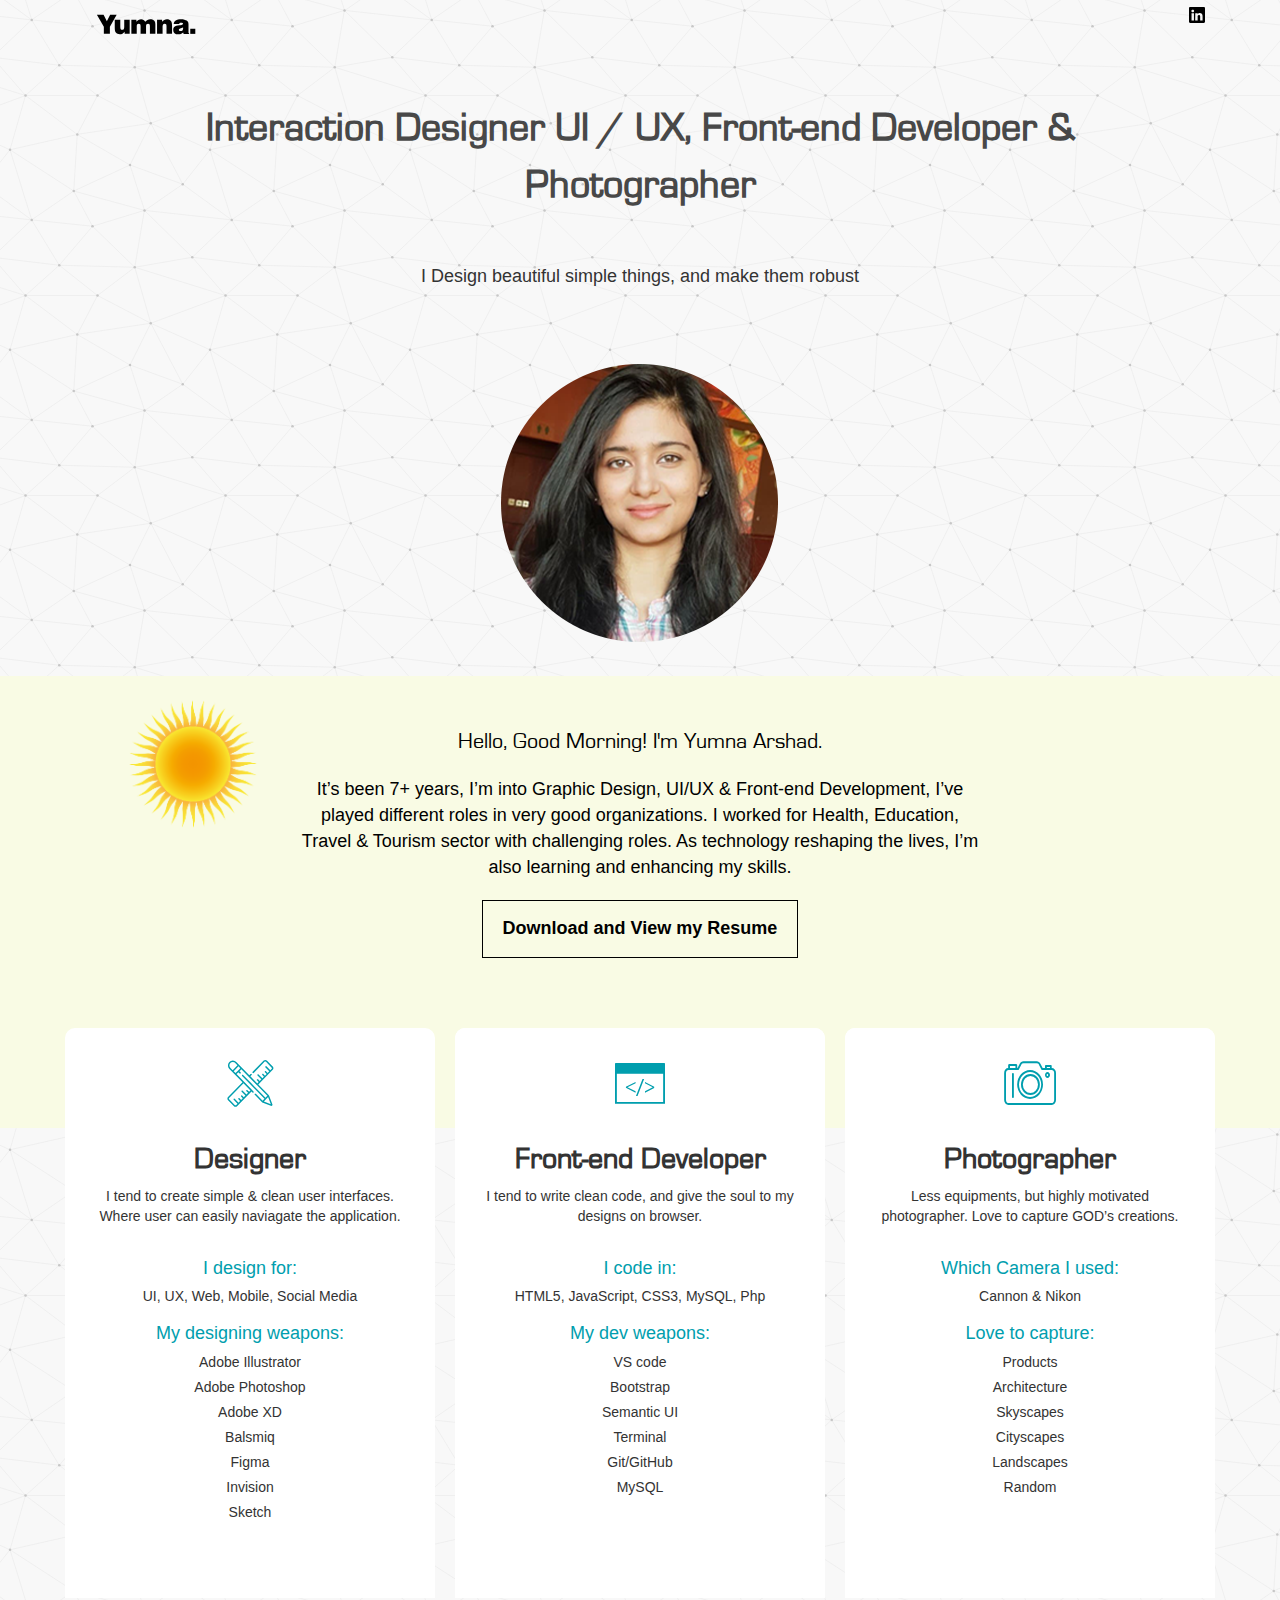
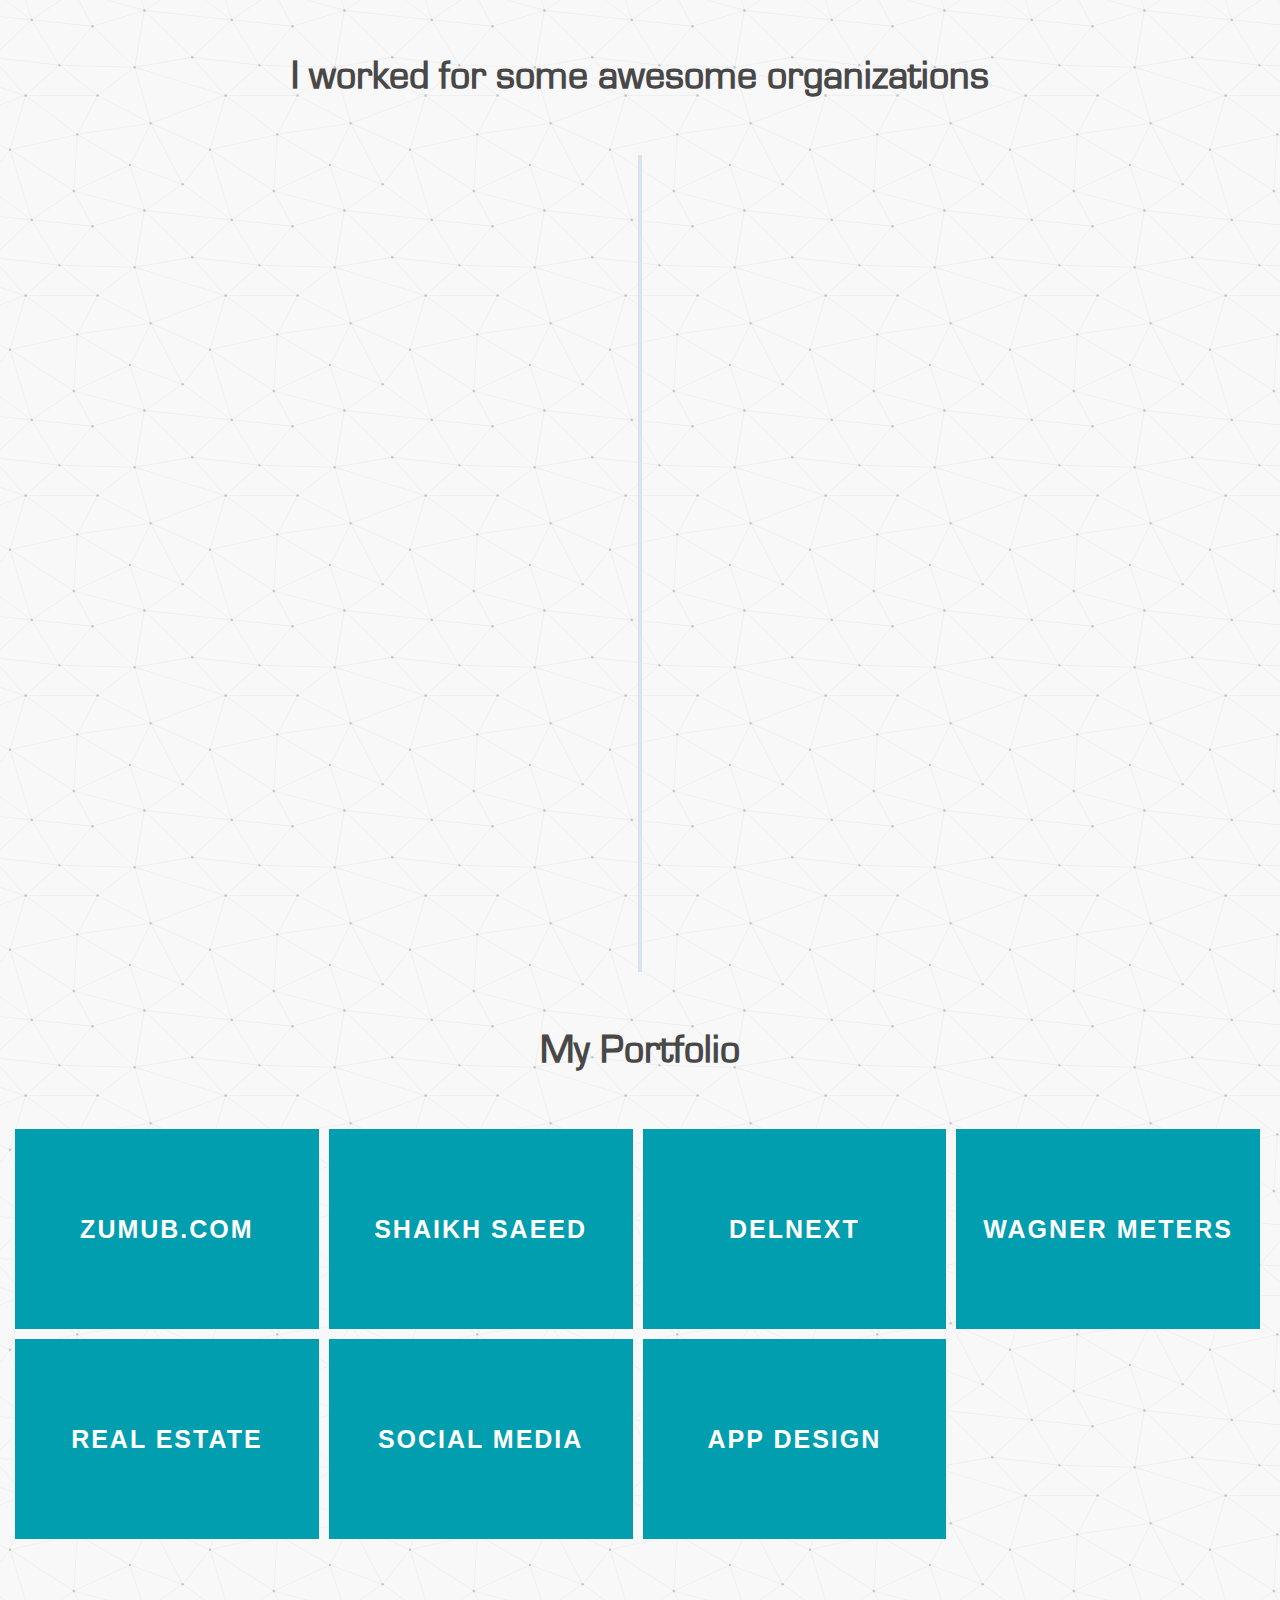
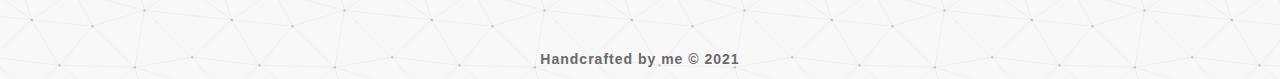
==== commit c5dd3ecc: "modified html" ====
--- a/index.html
+++ b/index.html
@@ -12,7 +12,7 @@
     <meta property="og:locale" content="en_US">
     <meta property="og:type" content="website">
     <meta property="og:title" content="Yumna Arshad">
-    <meta property="og:description" content="Hello, my name is Yumna Arshad, Highly skilled UI/UX Designer/Front-End Developer bringing more than 5 years in UI/UX &amp; front-end dev and integration of web designs.">
+    <meta property="og:description" content="Hello, my name is Yumna Arshad, Highly skilled UI/UX Designer/Front-End Developer bringing more than 7+ years in UI/UX &amp; front-end dev and integration of web designs.">
     <meta property="og:url" content="#">
     <meta property="og:site_name" content="yumna">
     <meta property="og:image" content="#">
@@ -85,7 +85,7 @@
             <div class="col-xs-12 col-sm-10 col-md-8 m-auto text-center">
                 <div class="intro">
                     <span class="intro--heading">Hello,<span id="wlcm"> Good Morning!</span> I'm Yumna Arshad.</span>
-                    <p>It’s been 5 years, I’m into UI/UX &amp; Front-end Development, I’ve played different roles in very good organizations. I worked for Health, Education, Travel &amp; Tourism sector with challenging roles. As technology reshaping the
+                    <p>It’s been 7+ years, I’m into Graphic Design, UI/UX &amp; Front-end Development, I’ve played different roles in very good organizations. I worked for Health, Education, Travel &amp; Tourism sector with challenging roles. As technology reshaping the
                         lives, I’m also learning and enhancing my skills.
                     </p>
                     <p class="resume"><a href="https://docs.google.com/document/d/16ys-vqCZLZjv7qakul1fsgTUhorrQegBmI07DtiRImk/edit?usp=sharing" target="_blank">Download and View my Resume</a></p>
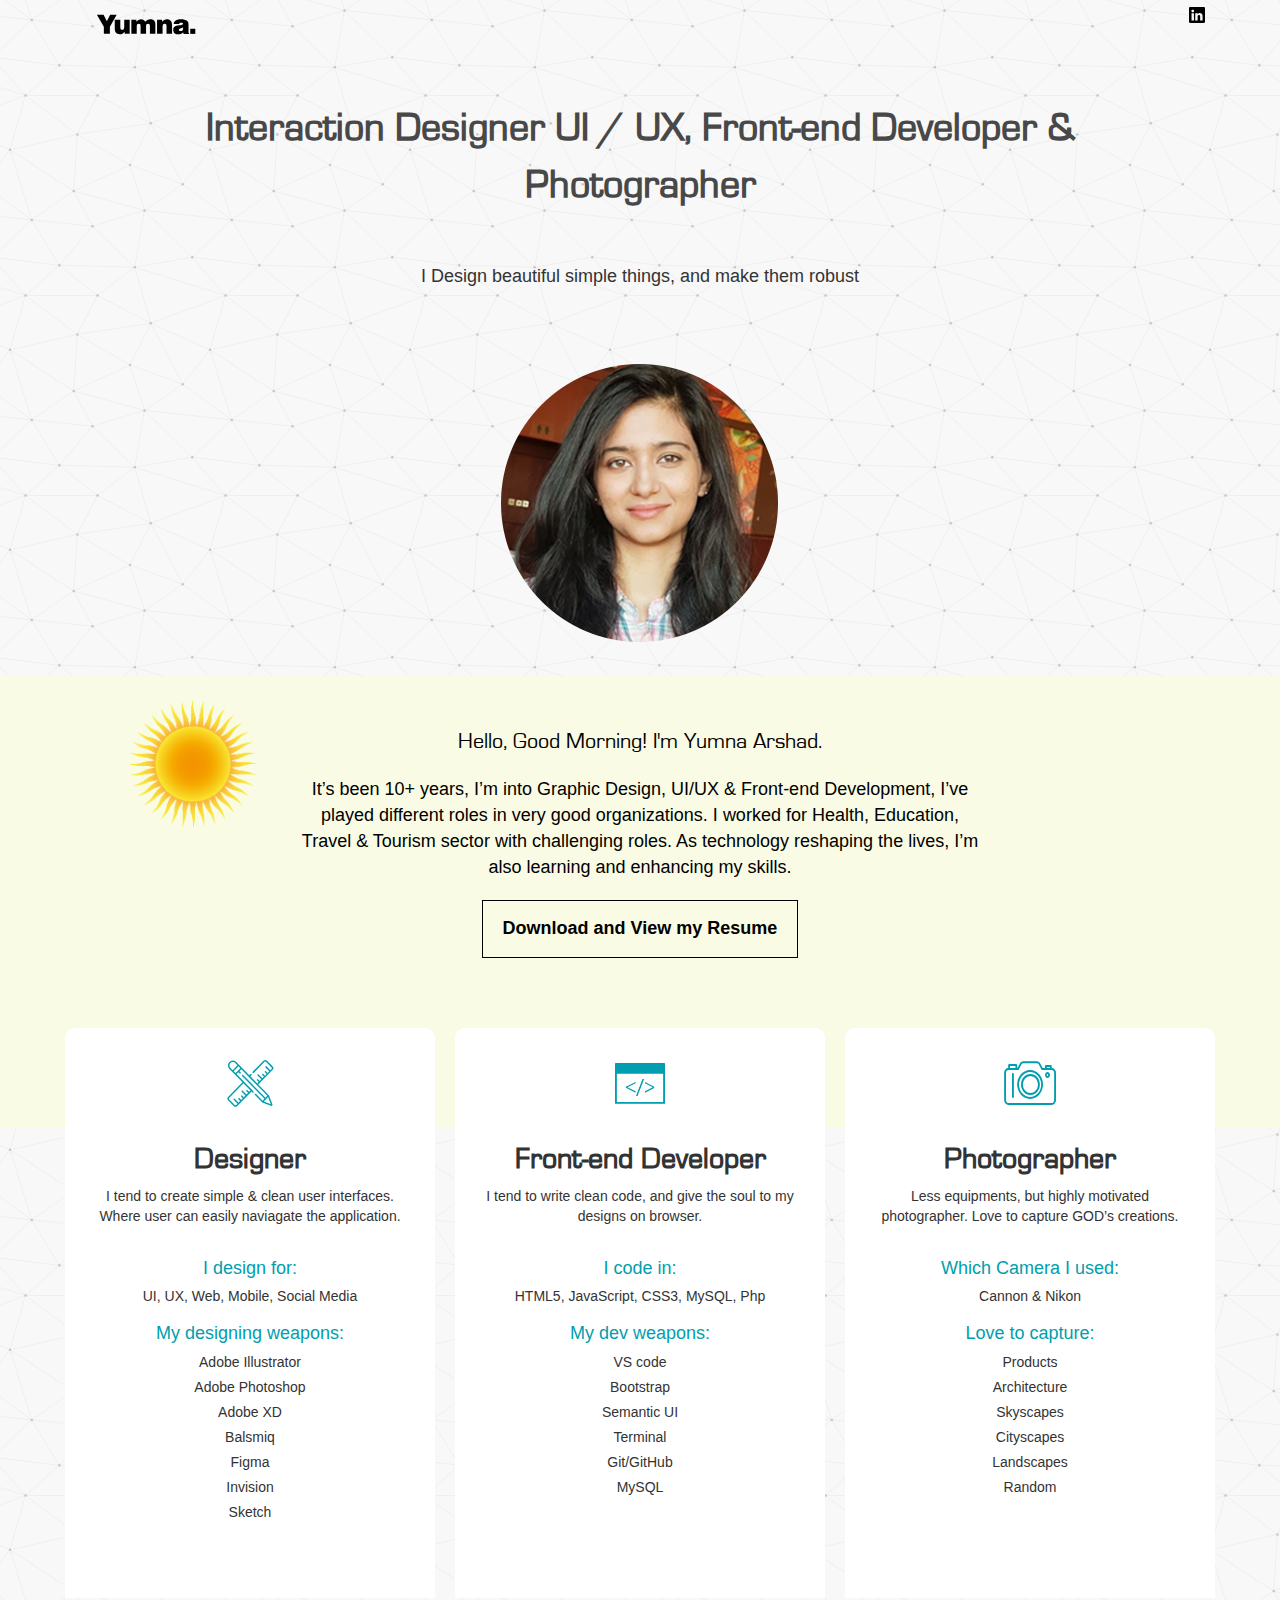
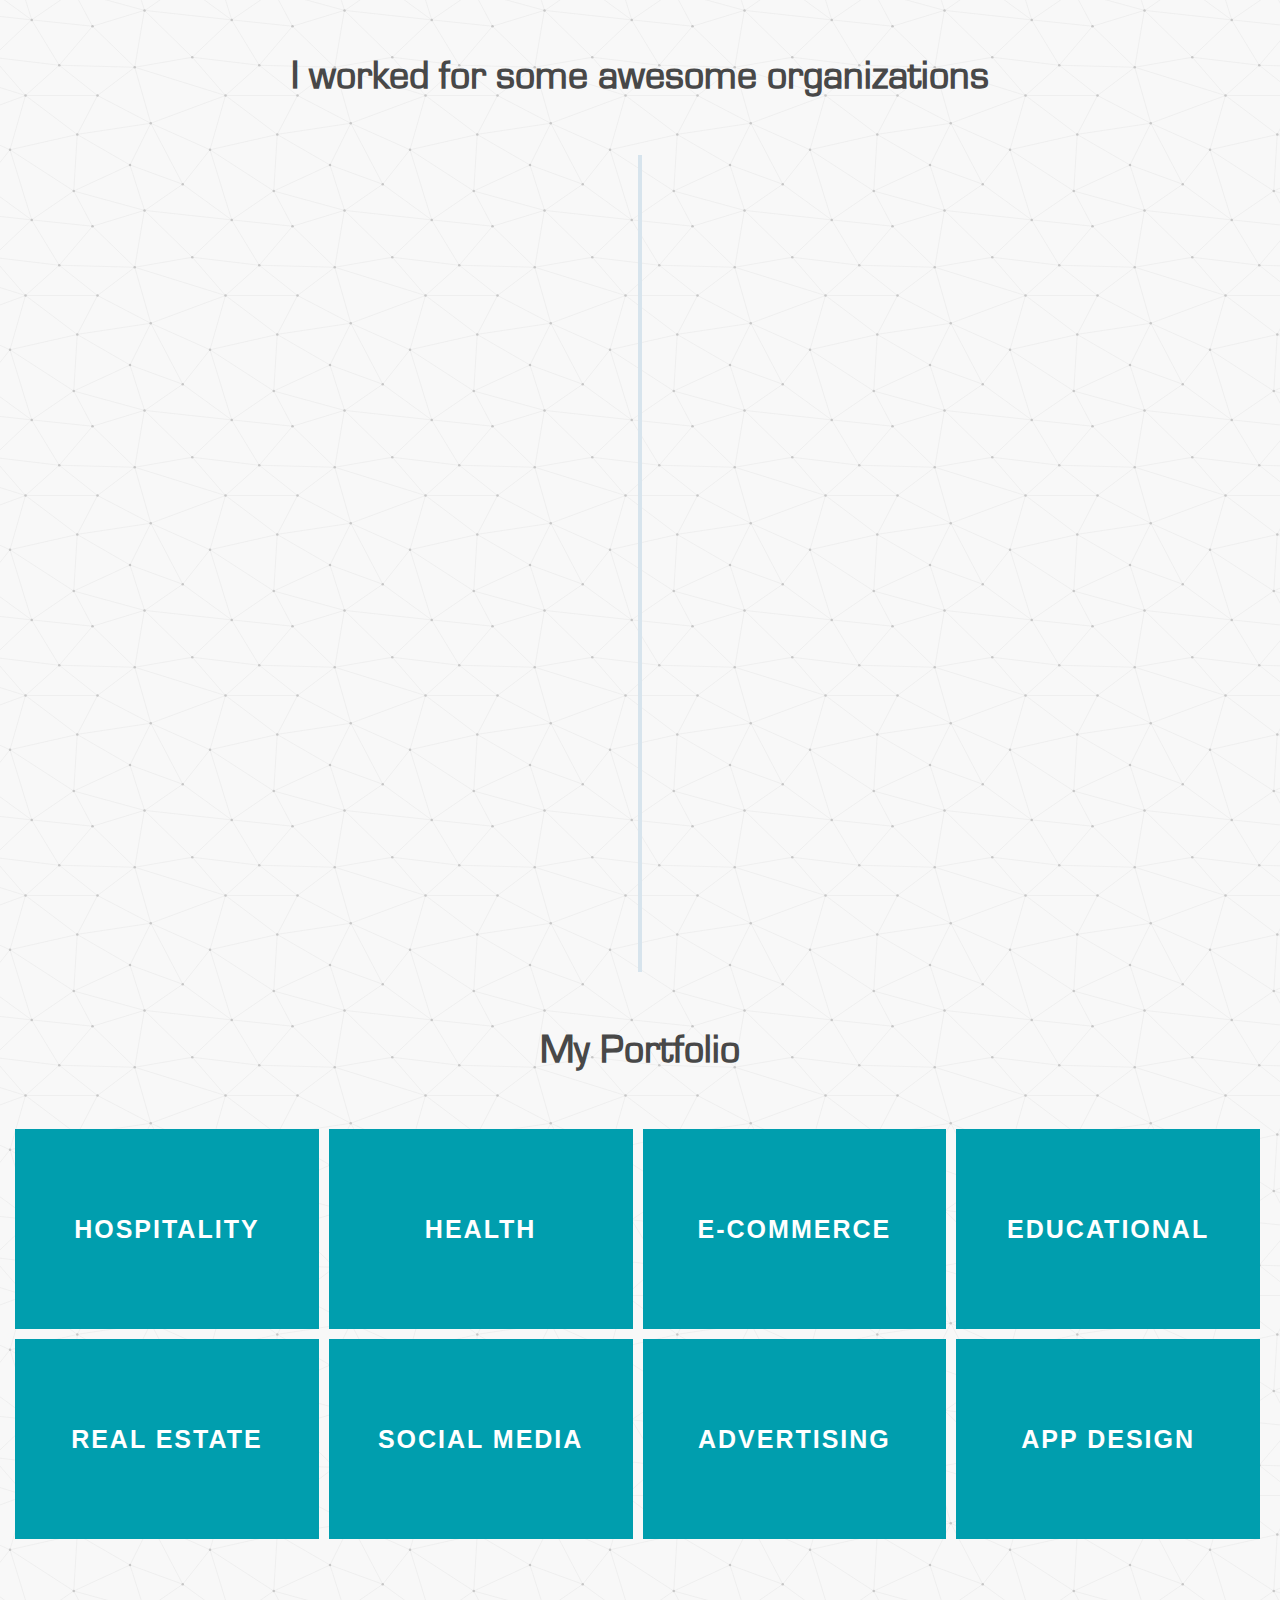
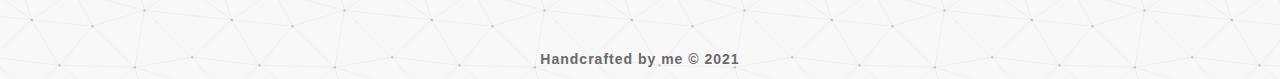
==== commit 3b6ba7ee: "updated portfolio" ====
--- a/index.html
+++ b/index.html
@@ -12,7 +12,7 @@
     <meta property="og:locale" content="en_US">
     <meta property="og:type" content="website">
     <meta property="og:title" content="Yumna Arshad">
-    <meta property="og:description" content="Hello, my name is Yumna Arshad, Highly skilled UI/UX Designer/Front-End Developer bringing more than 7+ years in UI/UX &amp; front-end dev and integration of web designs.">
+    <meta property="og:description" content="Hello, my name is Yumna Arshad, Highly skilled UI/UX Designer/Front-End Developer bringing more than 10+ years in UI/UX &amp; front-end dev and integration of web designs.">
     <meta property="og:url" content="#">
     <meta property="og:site_name" content="yumna">
     <meta property="og:image" content="#">
@@ -85,7 +85,7 @@
             <div class="col-xs-12 col-sm-10 col-md-8 m-auto text-center">
                 <div class="intro">
                     <span class="intro--heading">Hello,<span id="wlcm"> Good Morning!</span> I'm Yumna Arshad.</span>
-                    <p>It’s been 7+ years, I’m into Graphic Design, UI/UX &amp; Front-end Development, I’ve played different roles in very good organizations. I worked for Health, Education, Travel &amp; Tourism sector with challenging roles. As technology reshaping the
+                    <p>It’s been 10+ years, I’m into Graphic Design, UI/UX &amp; Front-end Development, I’ve played different roles in very good organizations. I worked for Health, Education, Travel &amp; Tourism sector with challenging roles. As technology reshaping the
                         lives, I’m also learning and enhancing my skills.
                     </p>
                     <p class="resume"><a href="https://docs.google.com/document/d/16ys-vqCZLZjv7qakul1fsgTUhorrQegBmI07DtiRImk/edit?usp=sharing" target="_blank">Download and View my Resume</a></p>
@@ -290,34 +290,32 @@
             <div class="portfolio-wrapper">
                 <ul class="list-inline list-unstyled folio-links">
                     <li class="col-xs-12 col-sm-4 col-md-3">
-                        <a href="#showModal" data-toggle="modal" data-projname="Zumub.com" data-projdesc="Zumub.com is a online store selling thousands of products from over a hundred top European/American brands, 
-                        including sports supplements, weight loss and health supplements,sports clothing & accessories, speciality foods and beauty and personal care products always at the lowest prices."
-                            data-projres="I was responsible for making the design &amp; theme development." data-projtech="[&quot;HTML5&quot;,&quot;LESS&quot;, &quot;CSS3&quot;,&quot;jQuery&quot;,&quot;jQuery UI&quot;,&quot;Adobe XD&quot;]" data-projimgs="[&quot;./images/portfolio/zumub/zumub1.jpeg&quot;,&quot;./images/portfolio/zumub/zumub2.jpeg&quot;,&quot;./images/portfolio/zumub/zumub3.jpeg&quot;]"
-                            class="">
-                Zumub.com
+                        <a href="#showModal" data-toggle="modal" data-projname="Hospitality" data-projdesc="The main goal is to design a good user experience."
+                            data-projres="I was responsible for making the design &amp; theme development." data-projtech="[&quot;HTML5&quot;,&quot;LESS&quot;, &quot;CSS3&quot;,&quot;jQuery&quot;,&quot;Bootstrap&quot;,&quot;Adobe XD&quot;,&quot;Wordpress&quot;]" data-projimgs="[&quot;./images/portfolio/hospitality/hospitality-01.jpg&quot;,&quot;./images/portfolio/hospitality/hospitality-02.jpg&quot;]"
+                            class="">
+                Hospitality
                 </a>
                     </li>
                     <li class="col-xs-12 col-sm-4 col-md-3">
-                        <a href="#showModal" data-toggle="modal" data-projname="Shaikh Saeed" data-projdesc="Shaikh Saeed Perfumes is a one of the Best Perfume Shops in Dubai, where people can buy perfumes online as well as by visiting our stores.
-                        Their exclusive collection includes a wide range of Arabic Perfumes, Western Perfumes, Perfume Oils, Oud & Incense, Bakhoor, Agarwood, Home Fragrances, Room Fragrances and much more!."
-                            data-projres="I was responsible for making the design &amp; theme development along with social media content creation." data-projtech="[&quot;HTML5&quot;,&quot;CSS3&quot;,&quot;Javascript&quot;,&quot;PHP&quot;,&quot;MYSQL&quot;,&quot;Figma&quot;,&quot;Photoshop cc&quot;,&quot;Adobe XD&quot;]" data-projimgs="[&quot;./images/portfolio/shaikh_saeed/shaikh_saeed1.jpeg&quot;,&quot;./images/portfolio/shaikh_saeed/shaikh_saeed2.jpeg&quot;]"
-                            class="">
-              Shaikh Saeed
+                        <a href="#showModal" data-toggle="modal" data-projname="Health" data-projdesc="The main objective is to Attract future patients that are a fit for the hospital's expertise, programs, and services. Provide potential patients with the information they seek at each phase of the patient journey. Provide support information for caregivers and patient families."
+                            data-projres="I was responsible for making the design &amp; theme development along with web graphics design." data-projtech="[&quot;HTML5&quot;,&quot;CSS3&quot;,&quot;Javascript&quot;,&quot;PHP&quot;,&quot;MYSQL&quot;,&quot;Figma&quot;,&quot;Photoshop cc&quot;,&quot;Adobe XD&quot;]" data-projimgs="[&quot;./images/portfolio/Health/childcare-01.jpeg&quot;,&quot;./images/portfolio/Health/zumub1.jpeg&quot;]"
+                            class="">
+                            Health
               <span class="view-more"></span>
             </a>
                     </li>
                     <li class="col-xs-12 col-sm-4 col-md-3">
-                        <a href="#showModal" data-toggle="modal" data-projname="Delnext" data-projdesc="Delnext is Logistics & Supply Chain company of Zumub.com gives the best services and the cheapest parcel deliveries across the European Union with Delnext."
-                            data-projres="I was responsible for making the design &amp; theme development." data-projtech="[&quot;HTML5&quot;,&quot;CSS3&quot;,&quot;jQuery&quot;,&quot;jQuery UI&quot;,&quot;Bootstrap&quot;,&quot;Adobe XD&quot;]" data-projimgs="[&quot;./images/portfolio/delnext1/delnext1.jpeg&quot;,&quot;./images/portfolio/delnext1/delnext2.jpeg&quot;]"
-                            class="">
-              Delnext
-            </a>
-                    </li>
-                    <li class="col-xs-12 col-sm-4 col-md-3">
-                        <a href="#showModal" data-toggle="modal" data-projname="Wagner Meters" data-projdesc="Wagner Meters is the respected world leader in moisture measurement solutions for wood, concrete, and even more building materials."
-                            data-projres="I was responsible for making the design &amp; theme development." data-projtech="[&quot;HTML5&quot;,&quot;CSS3&quot;,&quot;jQuery&quot;,&quot;jQuery Migrate&quot;,&quot;Adobe XD&quot;]" data-projimgs="[&quot;./images/portfolio/wagner_meters/wagner_meters1.jpeg&quot;,&quot;./images/portfolio/wagner_meters/wagner_meters2.jpeg&quot;,&quot;./images/portfolio/wagner_meters/wagner_meters3.jpeg&quot;]"
-                            class="">
-              Wagner Meters
+                        <a href="#showModal" data-toggle="modal" data-projname="E-commerce" data-projdesc="Shaikh Saeed Perfumes is a one of the Best Perfume Shops in Dubai, where people can buy perfumes online as well as by visiting our stores. Their exclusive collection includes a wide range of Arabic Perfumes, Western Perfumes, Perfume Oils, Oud & Incense, Bakhoor, Agarwood, Home Fragrances, Room Fragrances and much more!."
+                            data-projres="I was responsible for making the design &amp; theme development." data-projtech="[&quot;HTML5&quot;,&quot;CSS3&quot;,&quot;jQuery&quot;,&quot;jQuery UI&quot;,&quot;Bootstrap&quot;,&quot;Adobe XD&quot;,&quot;PHP&quot;]" data-projimgs="[&quot;./images/portfolio/E-comerce/shaikhsaeed1.jpeg&quot;,&quot;./images/portfolio/E-comerce/zumub1.jpeg&quot;,&quot;./images/portfolio/E-comerce/zumub2.jpeg&quot;,&quot;./images/portfolio/E-comerce/zumub3.jpeg&quot;]"
+                            class="">
+                            E-commerce
+            </a>
+                    </li>
+                    <li class="col-xs-12 col-sm-4 col-md-3">
+                        <a href="#showModal" data-toggle="modal" data-projname="Educational" data-projdesc="ICT Training and MasterStudy - A goal is to design and develop an educationa website for students of junior to higher-education."
+                            data-projres="I was responsible for making the design &amp; theme development." data-projtech="[&quot;HTML5&quot;,&quot;CSS3&quot;,&quot;jQuery&quot;,&quot;Bootstrap&quot;,&quot;PHP&quot;,&quot;Wordpress&quot;]" data-projimgs="[&quot;./images/portfolio/Educational/Educational-01.jpg&quot;,&quot;./images/portfolio/Educational/Educational-02.jpg&quot;]"
+                            class="">
+                            Educational
             </a>
                     </li>
                     <li class="col-xs-12 col-sm-4 col-md-3">
@@ -329,10 +327,18 @@
             </a>
                     </li>
                     <li class="col-xs-12 col-sm-4 col-md-3">
-                        <a href="#showModal" data-toggle="modal" data-projname="ilyas Salon & Shaikh Saeed Perfumes" data-projdesc="Ilyas Salon provides the art of grooming services in a therapeutic atmosphere for Men."
-                            data-projres="I was responsible to manage all areas of the image editing processes across both Production (catalogue pages) and Creative (marketing content)." data-projtech="[&quot;Lightroom cc&quot;,&quot;Photoshop cc&quot;, &quot;Adobe XD&quot;,&quot;&quot;,&quot;&quot;]" data-projimgs="[&quot;./images/portfolio/ilyas_salon/ilyas_salon.jpeg&quot;]"
+                        <a href="#showModal" data-toggle="modal" data-projname="Social Media" data-projdesc="Produce content to be posted online. Increase traffic and appealing to target audiences."
+                            data-projres="I was responsible to manage all areas of the image editing processes across both Production (catalogue pages) and Creative (marketing content)." data-projtech="[&quot;Lightroom cc&quot;,&quot;Photoshop cc&quot;, &quot;Adobe XD&quot;,&quot;&quot;,&quot;&quot;]" data-projimgs="[&quot;./images/portfolio/ilyas_salon/ilyas_salon.jpeg&quot;,&quot;./images/portfolio/ilyas_salon/socialmedia.jpg&quot;]"
                             class="">
               Social Media
+            </a>
+                    </li>
+                    <li class="col-xs-12 col-sm-4 col-md-3">
+                        <a href="#showModal" data-toggle="modal" data-projname="Re-Branding:TEEB ALSHARQ" data-projdesc="A luxury brand based in Saudi Arabia - 
+                        -The goal of the rebranding was to reflect elegance, luxury, majesty, royalty, and uniqueness and so we created a combination mark with a mark that's related both to the name of the brand, and Islamic culture, and an abstraction of a crown."
+                            data-projres="I was responsible to design a logo, and branding material. " data-projtech="[&quot;Illustratior&quot;,&quot;Adobe XD&quot;, &quot;Photoshop&quot;]" data-projimgs="[&quot;./images/portfolio/advertising/advertising.jpeg&quot;]"
+                            class="">
+                            Advertising
             </a>
                     </li>
                     <li class="col-xs-12 col-sm-4 col-md-3">
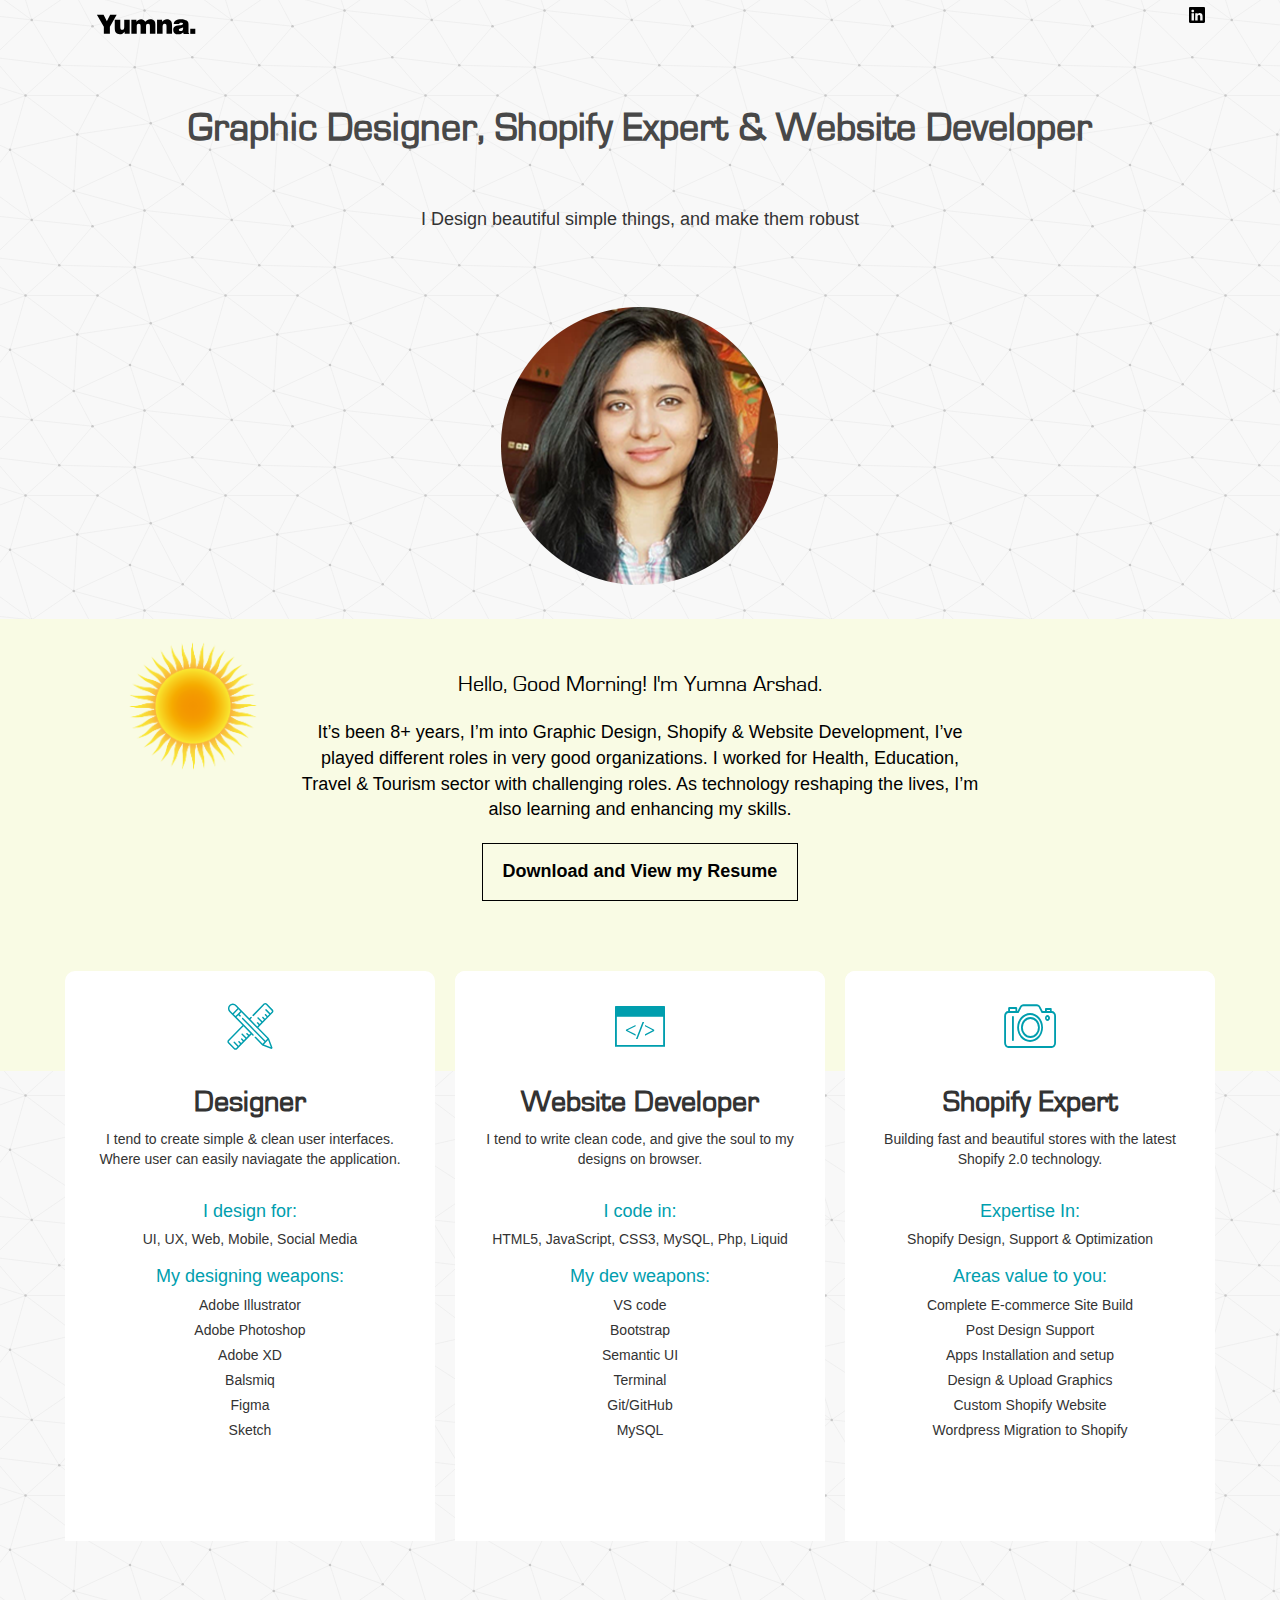
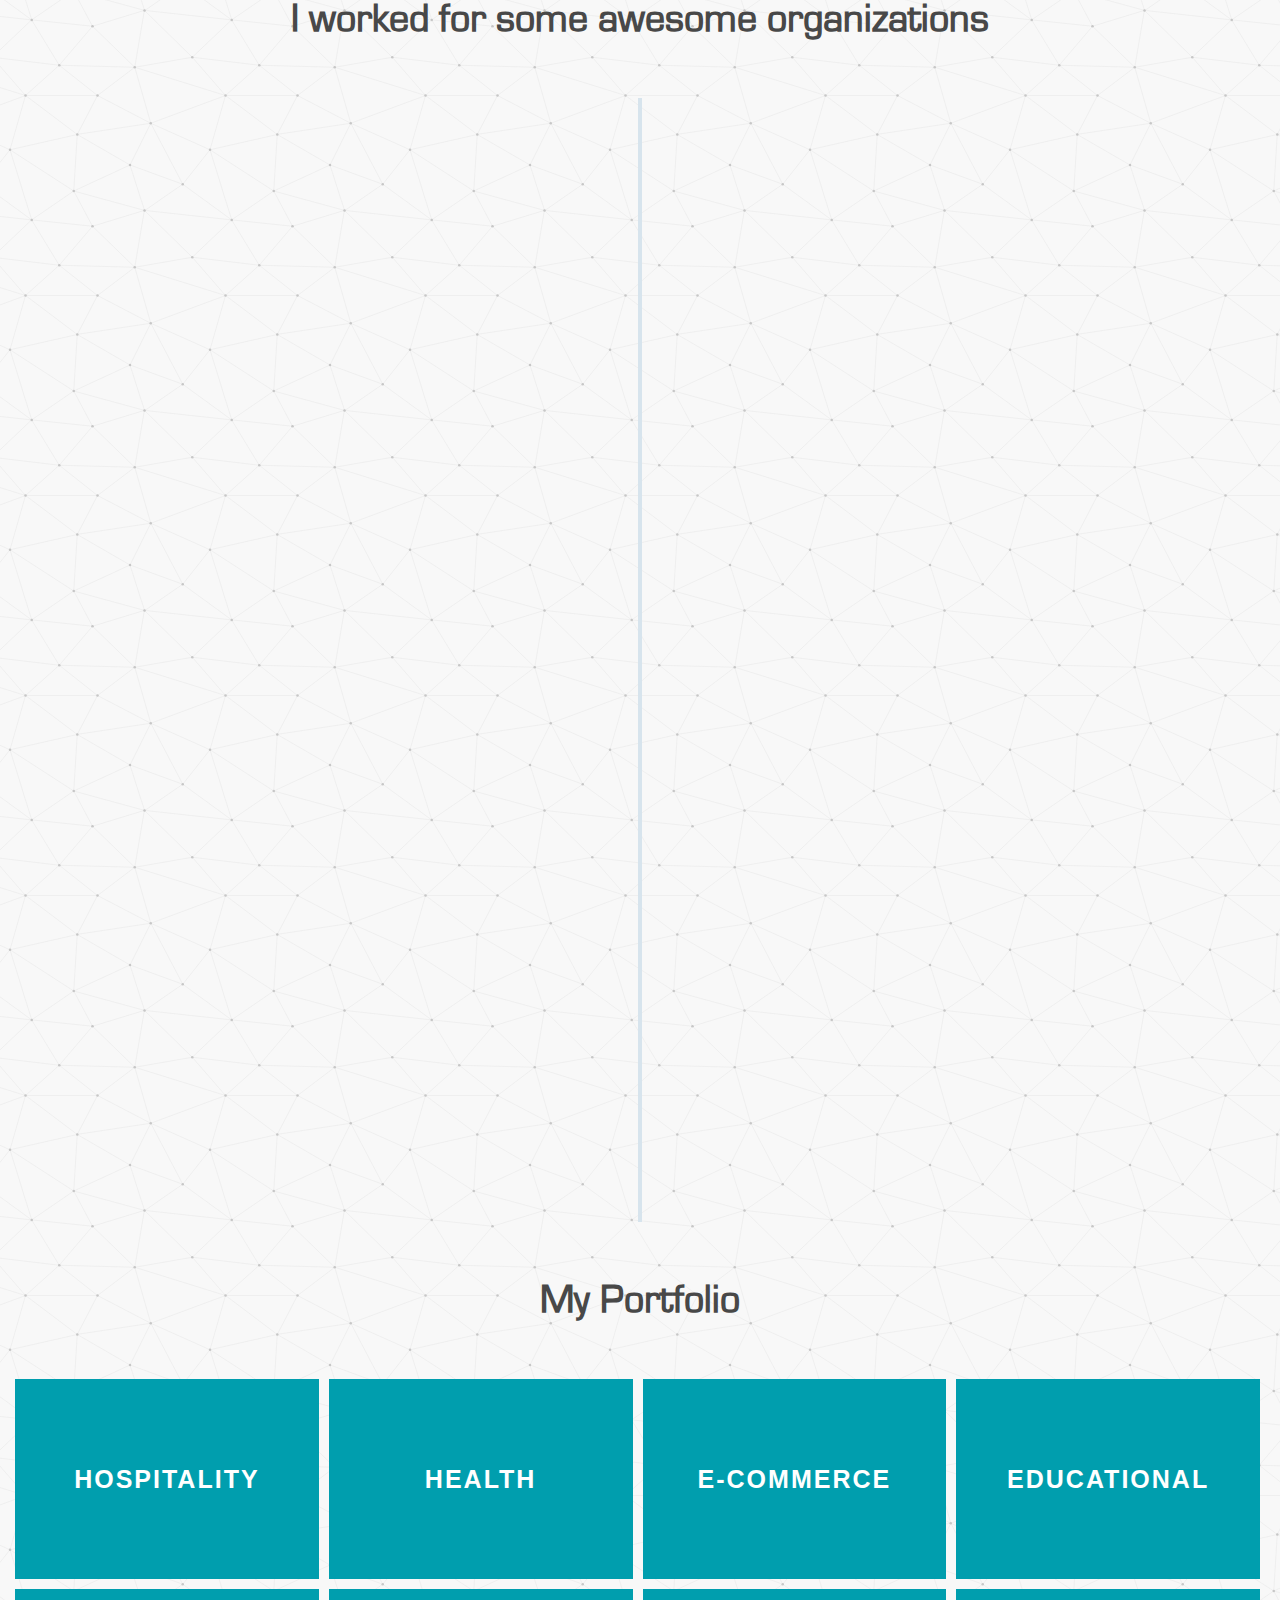
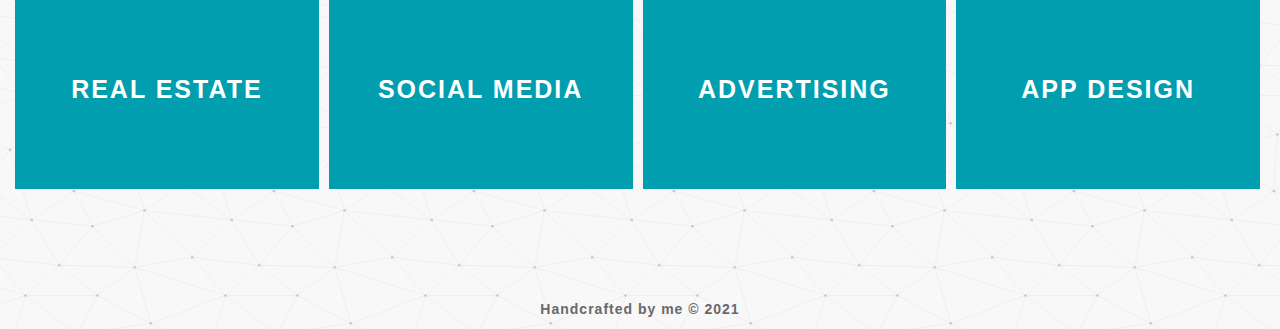
==== commit e2d8339d: "added features" ====
--- a/index.html
+++ b/index.html
@@ -68,7 +68,7 @@
     <!-- nav ends -->
     <div class="container hero-header text-center">
         <!--hero header -->
-        <h1 class="heading heading-xl">Interaction Designer UI / UX, Front-end Developer &amp; Photographer</h1>
+        <h1 class="heading heading-xl">Graphic Designer, Shopify Expert &amp; Website Developer</h1>
         <p>I Design beautiful simple things, and make them robust</p>
         <!-- <div class="avatar">
     <img src="./images/Yumna.png" class="round-img" alt="Yumna Arshad - Front end developer and ui/ux designer">
@@ -85,7 +85,7 @@
             <div class="col-xs-12 col-sm-10 col-md-8 m-auto text-center">
                 <div class="intro">
                     <span class="intro--heading">Hello,<span id="wlcm"> Good Morning!</span> I'm Yumna Arshad.</span>
-                    <p>It’s been 10+ years, I’m into Graphic Design, UI/UX &amp; Front-end Development, I’ve played different roles in very good organizations. I worked for Health, Education, Travel &amp; Tourism sector with challenging roles. As technology reshaping the
+                    <p>It’s been 8+ years, I’m into Graphic Design, Shopify &amp; Website Development, I’ve played different roles in very good organizations. I worked for Health, Education, Travel &amp; Tourism sector with challenging roles. As technology reshaping the
                         lives, I’m also learning and enhancing my skills.
                     </p>
                     <p class="resume"><a href="https://docs.google.com/document/d/16ys-vqCZLZjv7qakul1fsgTUhorrQegBmI07DtiRImk/edit?usp=sharing" target="_blank">Download and View my Resume</a></p>
@@ -133,7 +133,6 @@
                                     <li>Adobe XD</li>
                                     <li>Balsmiq</li>
                                     <li>Figma</li>
-                                    <li>Invision</li>
                                     <li>Sketch</li>
                                 </ul>
                             </li>
@@ -147,7 +146,7 @@
                         <header class="expertise-domain">
                             <div class="expertise-icon">
                                 <span class="icon-html-tag"></span>
-                                <span class="expertise-title">Front-end Developer</span>
+                                <span class="expertise-title">Website Developer</span>
                             </div>
                         </header>
                         <section class="about-expertise">
@@ -159,7 +158,7 @@
                                     <span>I code in:</span>
                                 </li>
                                 <li>
-                                    <span>HTML5, JavaScript, CSS3, MySQL, Php</span>
+                                    <span>HTML5, JavaScript, CSS3, MySQL, Php, Liquid</span>
                                 </li>
                                 <li class="list-head">
                                     <span>My dev weapons:</span>
@@ -186,32 +185,30 @@
                         <header class="expertise-domain">
                             <div class="expertise-icon">
                                 <span class="icon-camera"></span>
-                                <span class="expertise-title">Photographer</span>
+                                <span class="expertise-title">Shopify Expert</span>
                             </div>
                         </header>
                         <section class="about-expertise">
                             <p>
-                                Less equipments, but highly motivated photographer. Love to capture GOD’s creations.
-                            </p>
+                                Building fast and beautiful stores with the latest Shopify 2.0 technology.
                             <ul class="list-unstyled">
                                 <li class="list-head">
-                                    <span>Which Camera I used:</span>
+                                    <span>Expertise In:</span>
                                 </li>
                                 <li>
-                                    <span>Cannon &amp Nikon </span>
+                                    <span>Shopify Design, Support & Optimization</span>
                                 </li>
                                 <li class="list-head">
-                                    <span>Love to capture:</span>
+                                    <span>Areas value to you:</span>
                                 </li>
                                 <li>
                                     <ul class="list-unstyled no-margin">
-                                        <li>Products</li>
-                                        <li>Architecture</li>
-                                        <li>Skyscapes</li>
-                                        <li>Cityscapes</li>
-                                        <li>Landscapes</li>
-                                        <li>Random</li>
-                                        <li></li>
+                                        <li>Complete E-commerce Site Build</li>
+                                        <li>Post Design Support</li>
+                                        <li>Apps Installation and setup</li>
+                                        <li>Design & Upload Graphics</li>
+                                        <li>Custom Shopify Website</li>
+                                        <li>Wordpress Migration to Shopify</li>
                                     </ul>
                                 </li>
                             </ul>
@@ -228,6 +225,24 @@
         <h2 class="heading heading-xl text-center">I worked for some awesome organizations</h2>
         <section class="cd-timeline js-cd-timeline">
             <div class="cd-timeline__container">
+                
+               <!-- cd-timeline__block -->
+
+               <div class="cd-timeline__block js-cd-block">
+                <div class="cd-timeline__img cd-timeline__img--orange js-cd-img">
+                    <span class="icon-softtware-engineer"></span>
+                </div>
+                <!-- cd-timeline__img -->
+
+                <div class="cd-timeline__content js-cd-content">
+                    <h2>Alpha E-commerce FZ LLC</h2>
+                    <p>Alpha E-commerce is fast growing web development servicing company in Dubai, UAE. My major responsibilities are to Shopify Store Set-Up from scratch, Custom Shopify Website development for multiple company's clients. Product and Content design & Upload.Social & Print Media Design</p>
+                    <span class="cd-timeline__date">March 20-2021 to Present</span>
+                </div>
+                <!-- cd-timeline__content -->
+            </div> 
+                
+                
                 <div class="cd-timeline__block js-cd-block">
                     <div class="cd-timeline__img cd-timeline__img--blue js-cd-img">
                         <span class="icon-business-man"></span>
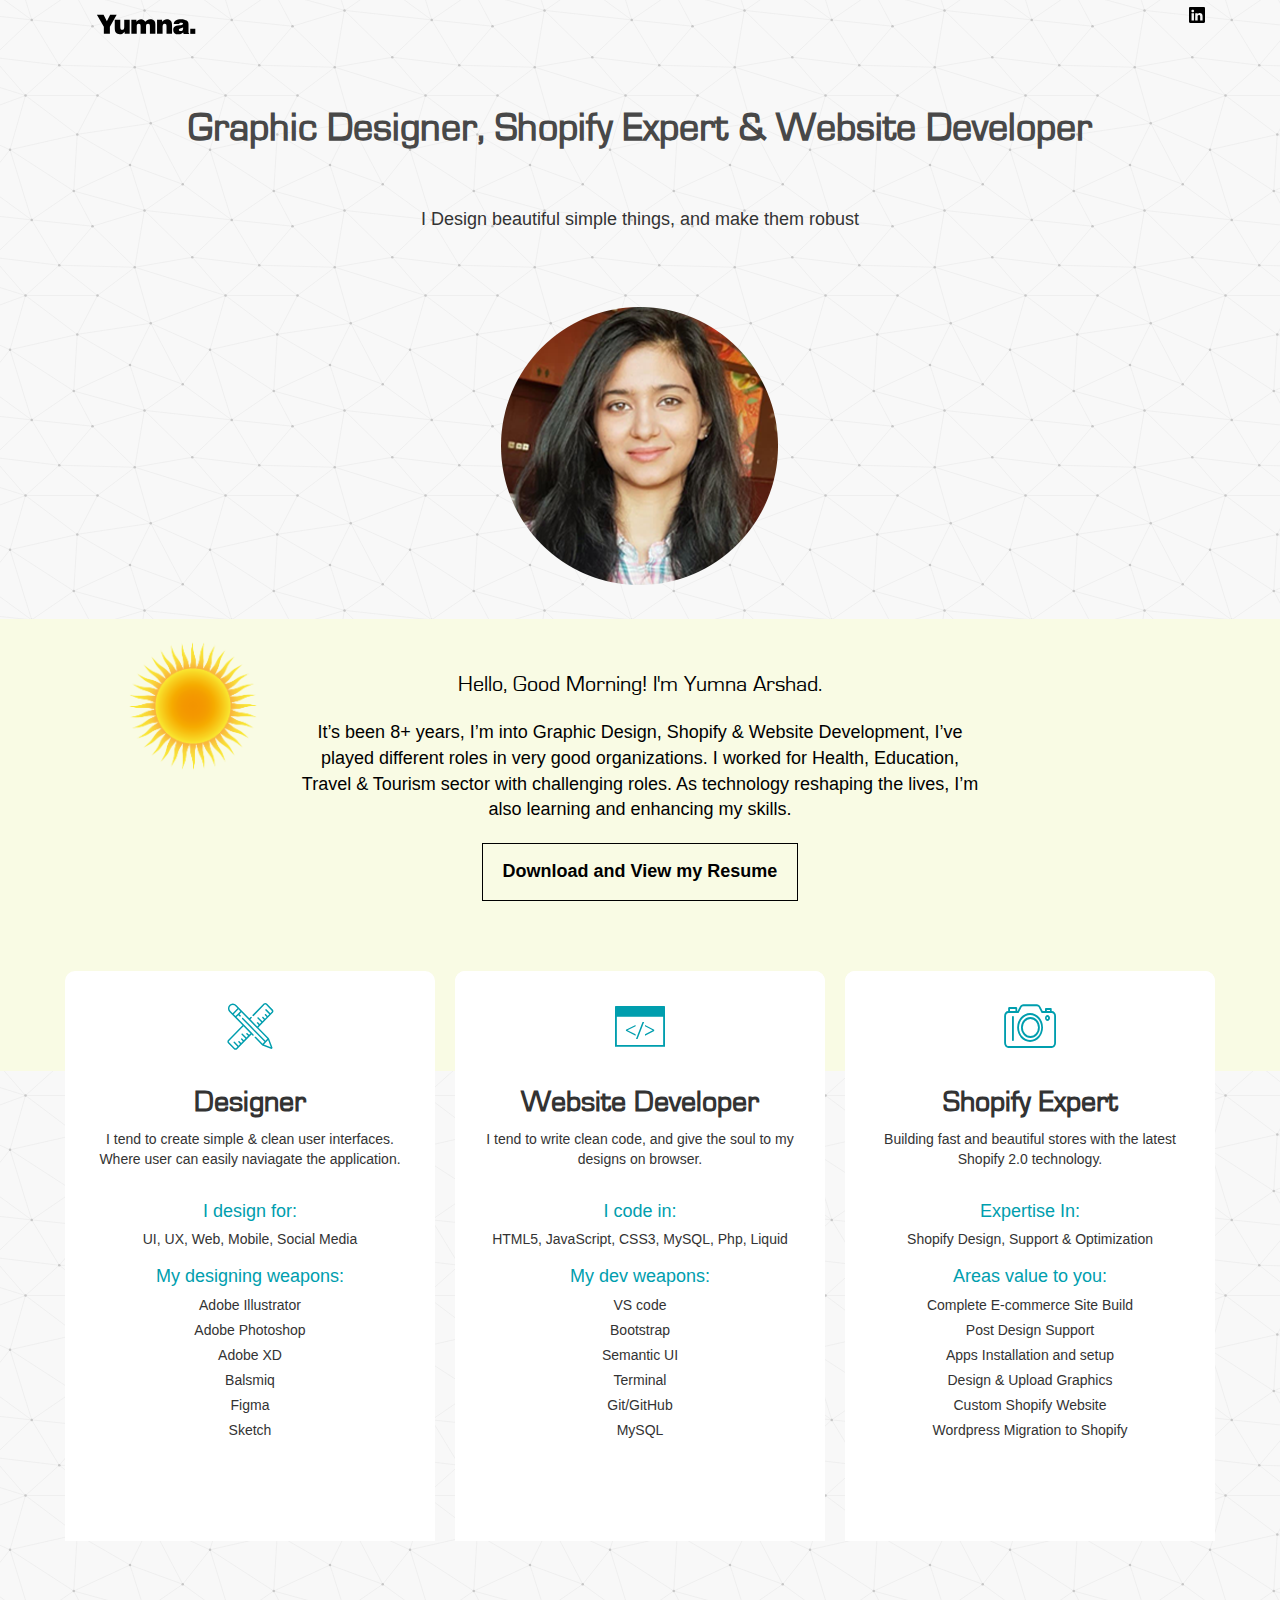
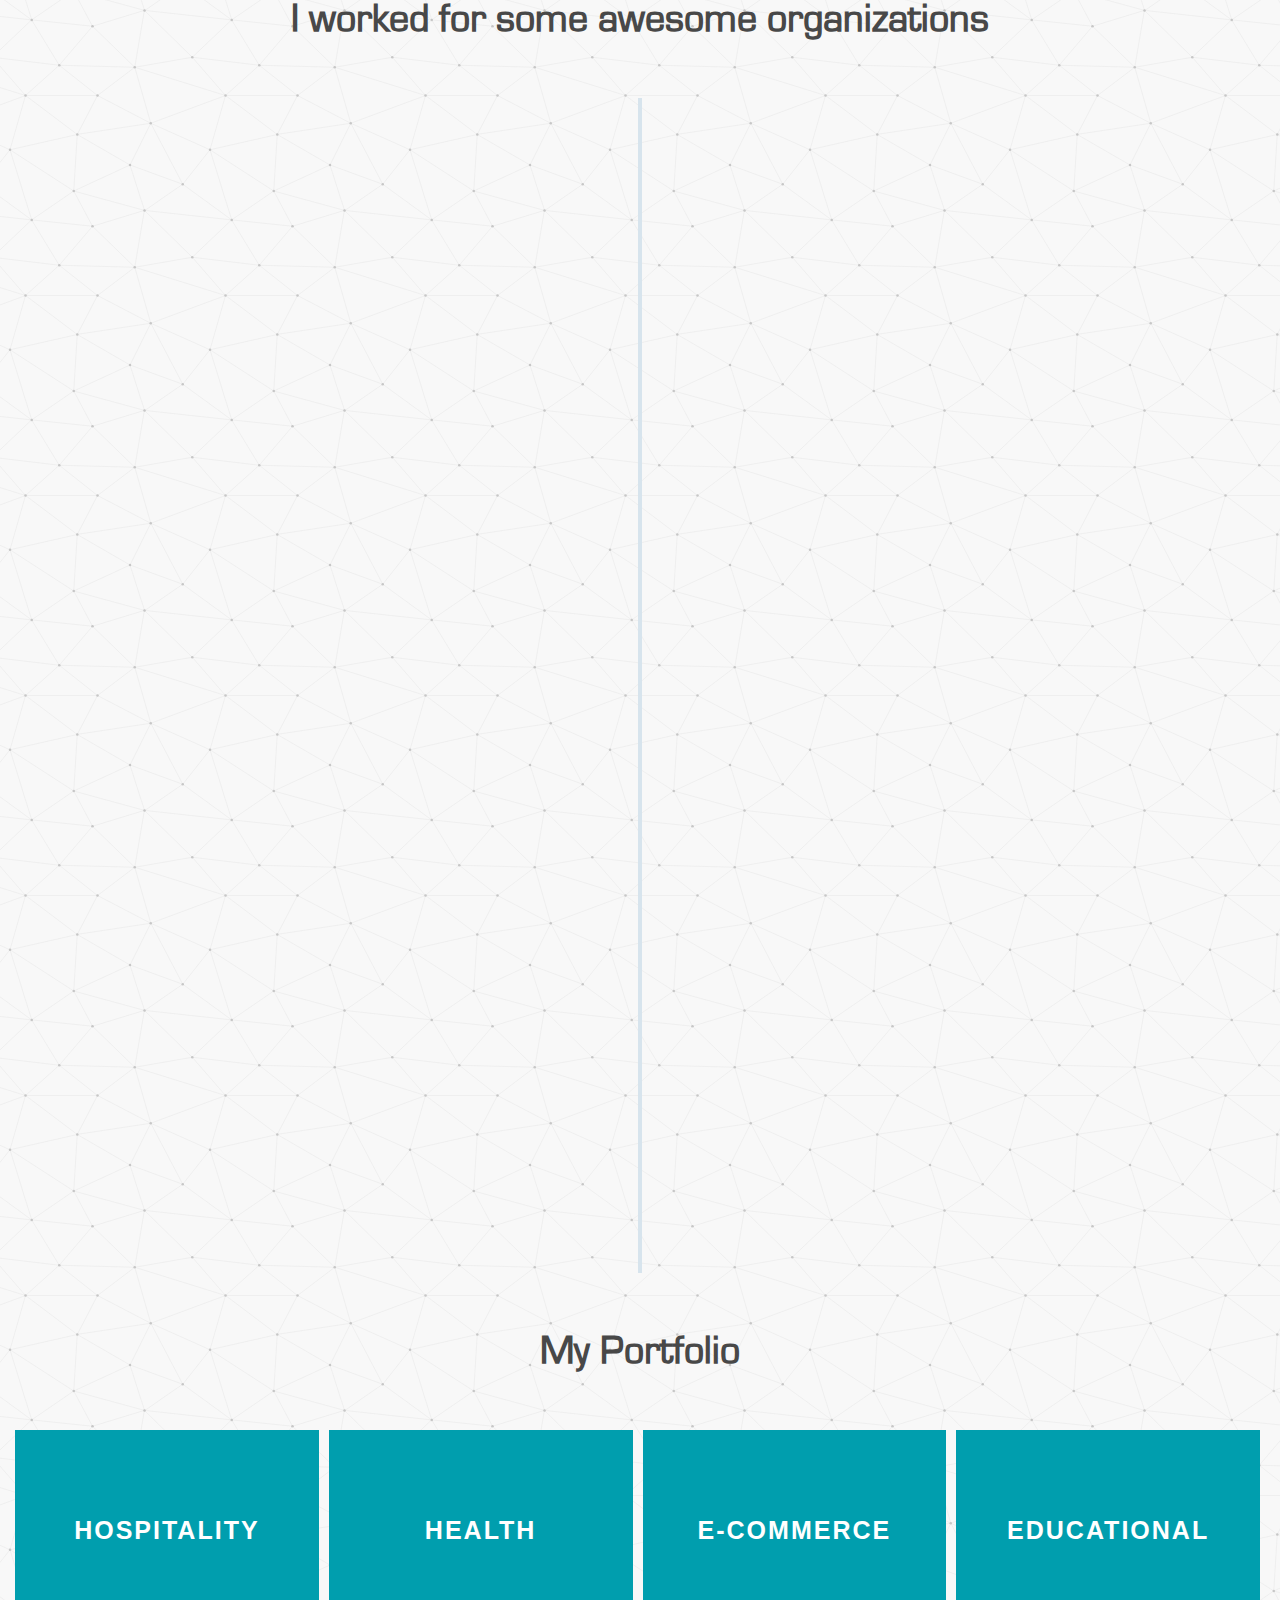
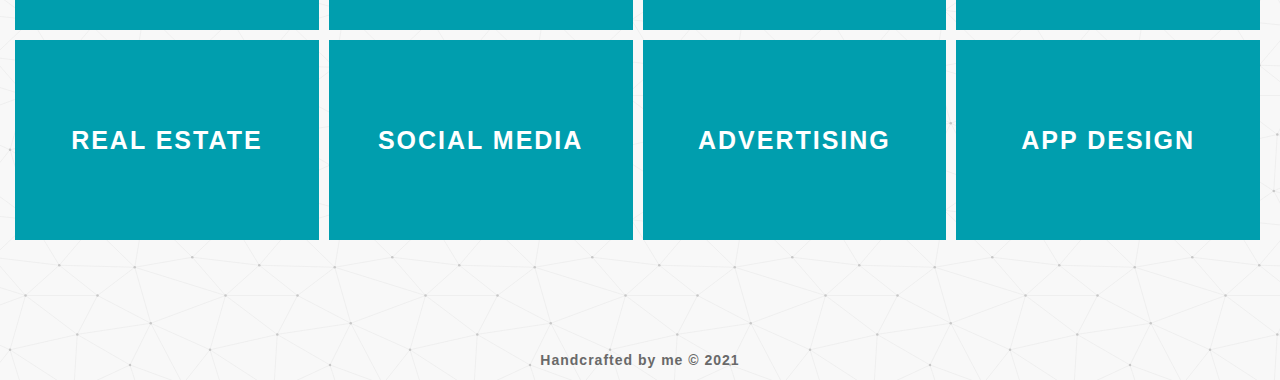
==== commit af09c133: "Content update" ====
--- a/index.html
+++ b/index.html
@@ -235,9 +235,10 @@
                 <!-- cd-timeline__img -->
 
                 <div class="cd-timeline__content js-cd-content">
-                    <h2>Alpha E-commerce FZ LLC</h2>
-                    <p>Alpha E-commerce is fast growing web development servicing company in Dubai, UAE. My major responsibilities are to Shopify Store Set-Up from scratch, Custom Shopify Website development for multiple company's clients. Product and Content design & Upload.Social & Print Media Design</p>
-                    <span class="cd-timeline__date">March 20-2021 to Present</span>
+                    <h2>TYNT(www.tyntshop.com)</h2>
+                    <p>TYNT is a Fashion apparel Brand in Dubai, UAE. As Senior Designer and Web developer responsible for all aspects of Ecommerce across create, maintain & improve the new and existing software, implementing new features on website, Ensure to meet technical requirements and architecture standards, Handle corrective and evolutive maintenance of existing software with Design Social media and print media collaterals
+                    </p>
+                    <span class="cd-timeline__date">April 20-2021 to Present</span>
                 </div>
                 <!-- cd-timeline__content -->
             </div> 
@@ -250,7 +251,7 @@
                     <!-- cd-timeline__img -->
 
                     <div class="cd-timeline__content js-cd-content">
-                        <h2>Shaikh Saeed Perfumes</h2>
+                        <h2>Shaikh Saeed Perfumes (www.shaikhsaeed.com)</h2>
                         <p>Working at Shaikh Saeed is quite excited for me where i meet different challenges every day. My major responsibilities are to have a deep look into Social Media managment, UI/UX &amp; Front end development for out ongoing projects.</p>
                         <span class="cd-timeline__date">January 2-2019 to March 30 2021</span>
                     </div>
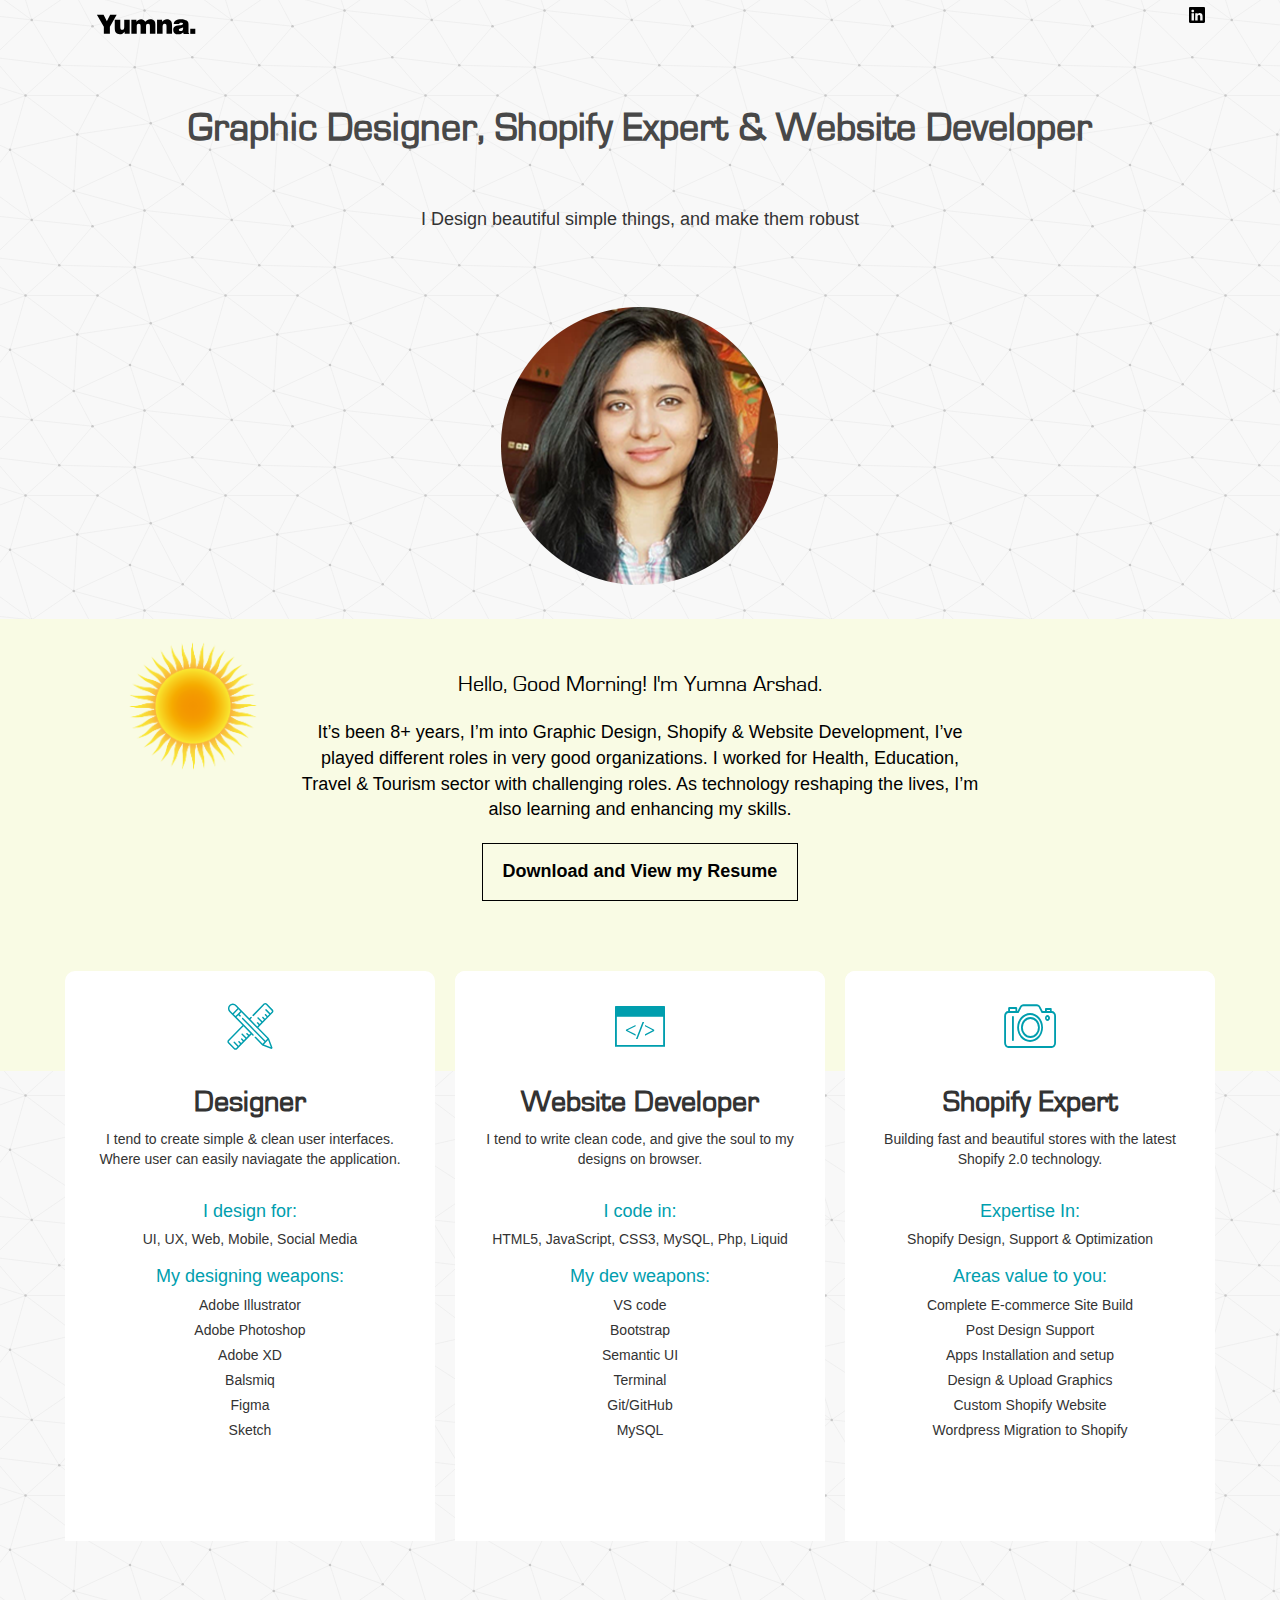
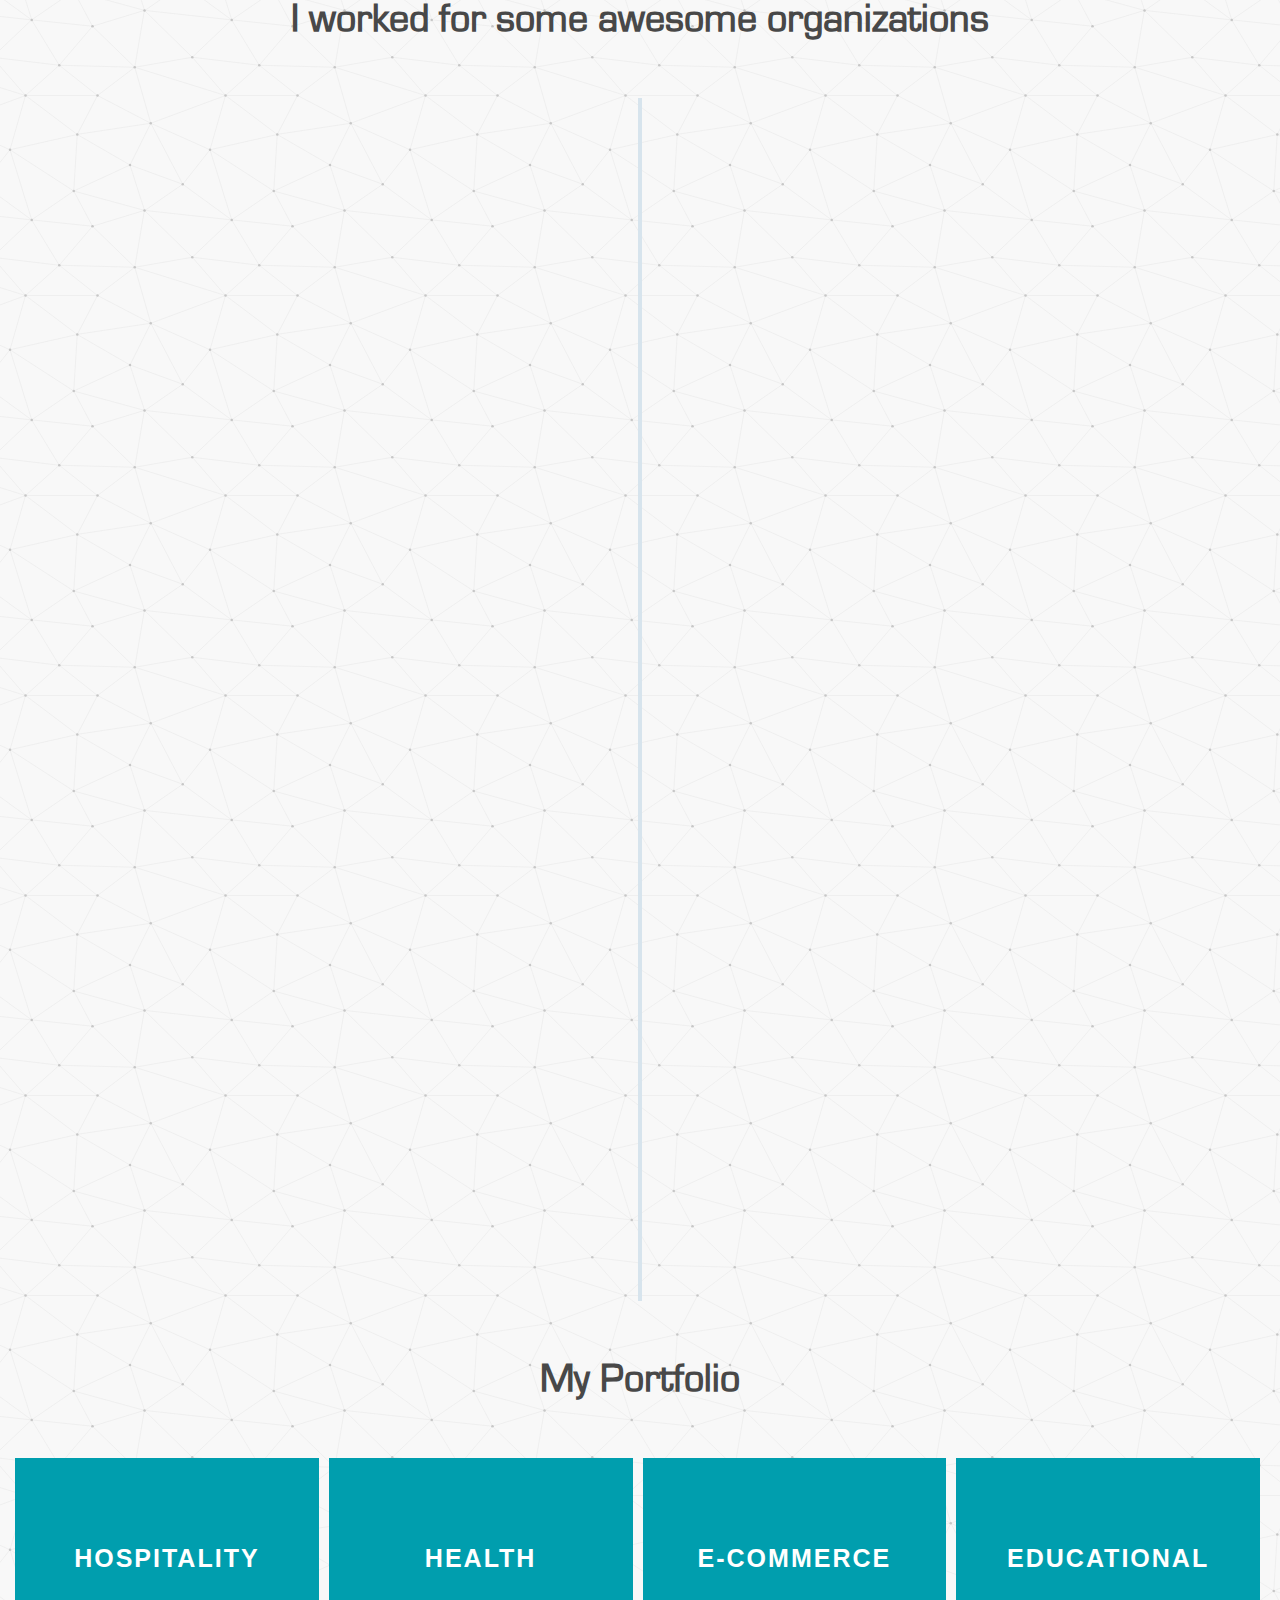
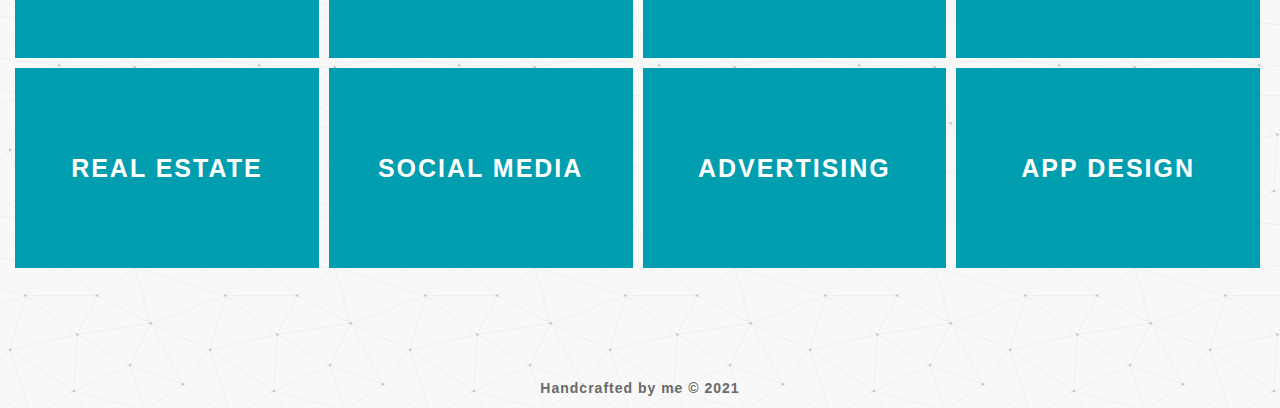
==== commit 1e32b8d1: "Update content" ====
--- a/index.html
+++ b/index.html
@@ -251,7 +251,7 @@
                     <!-- cd-timeline__img -->
 
                     <div class="cd-timeline__content js-cd-content">
-                        <h2>Shaikh Saeed Perfumes (www.shaikhsaeed.com)</h2>
+                        <h2>Shaikh Saeed Perfumes (www.shop.shaikhsaeed.com)</h2>
                         <p>Working at Shaikh Saeed is quite excited for me where i meet different challenges every day. My major responsibilities are to have a deep look into Social Media managment, UI/UX &amp; Front end development for out ongoing projects.</p>
                         <span class="cd-timeline__date">January 2-2019 to March 30 2021</span>
                     </div>
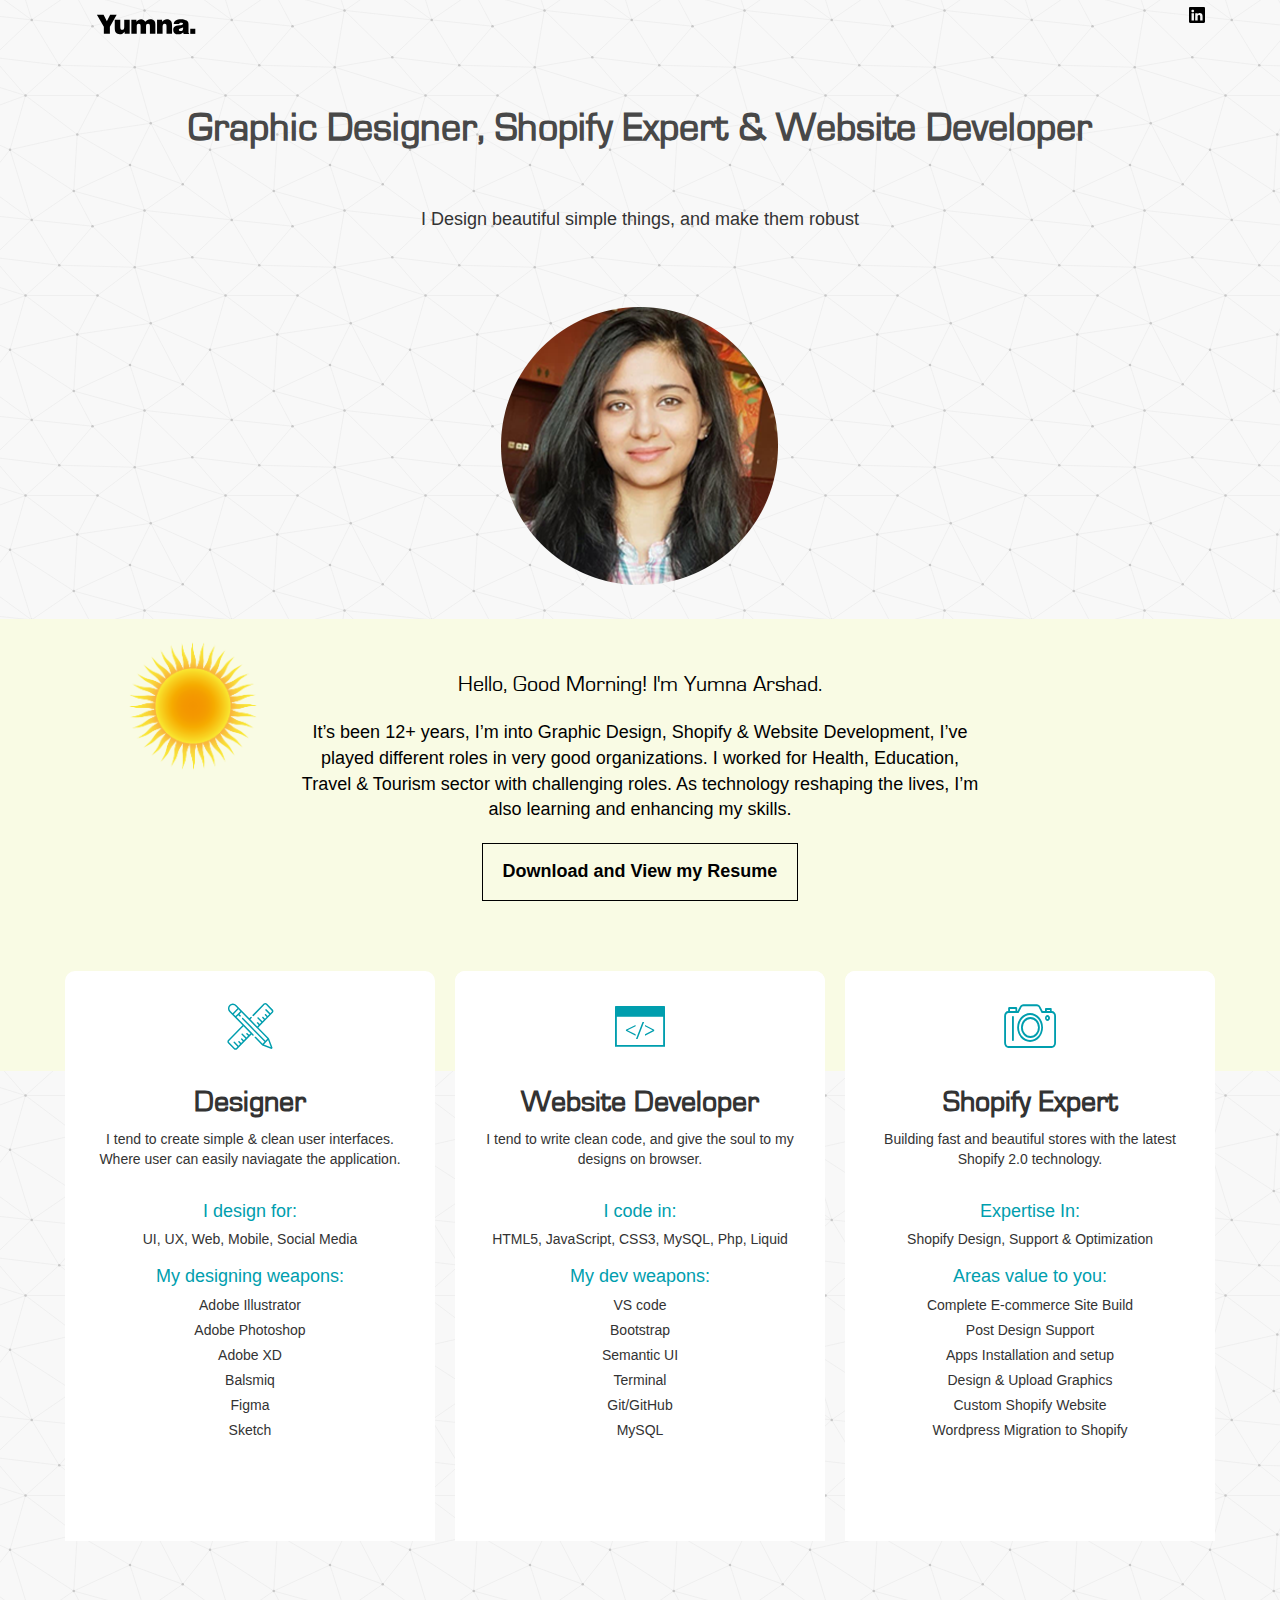
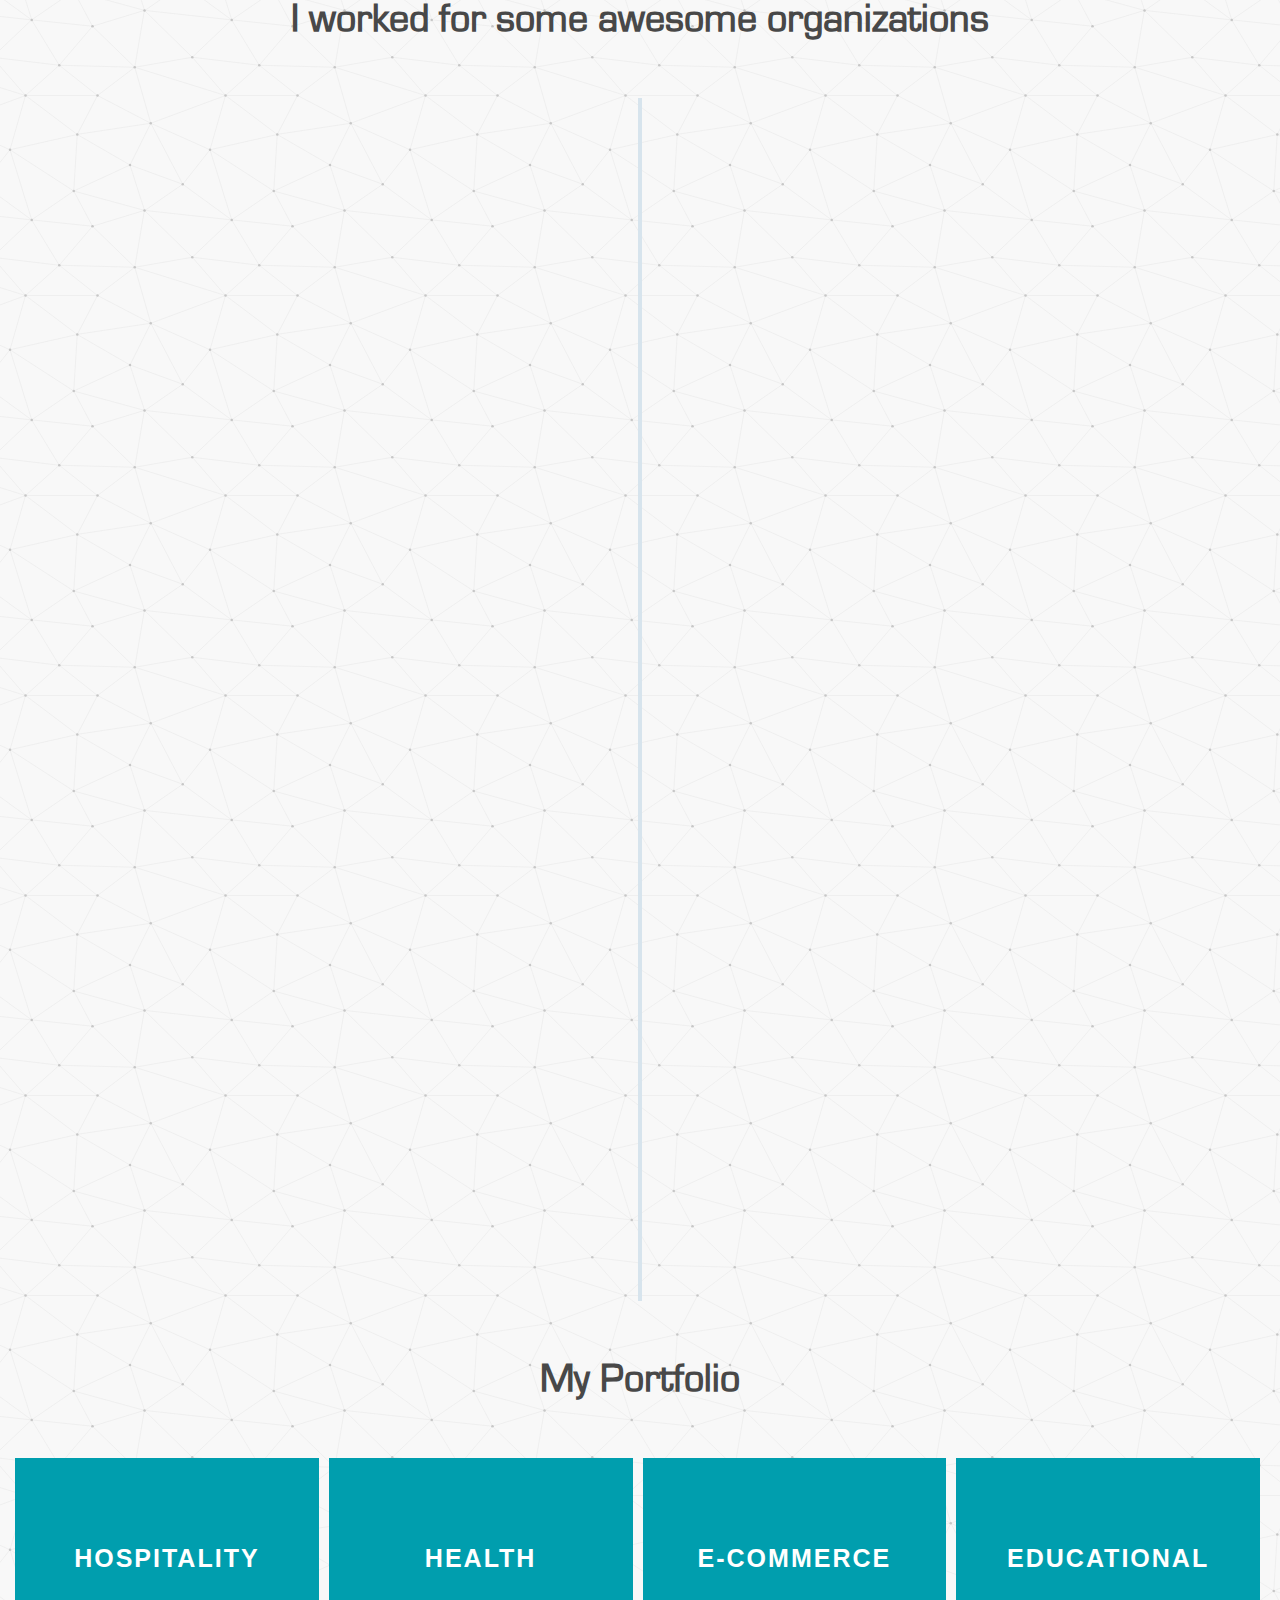
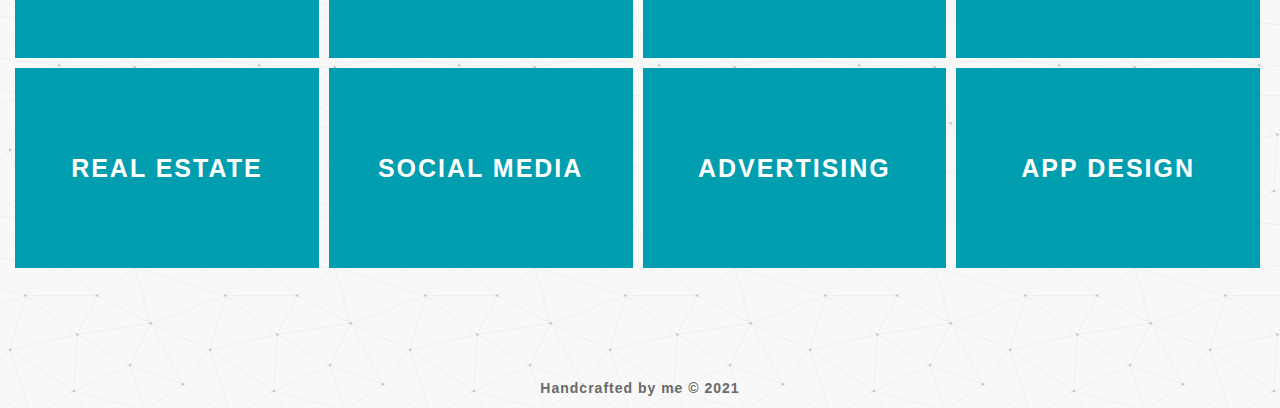
==== commit 71dd2e4d: "updated" ====
--- a/index.html
+++ b/index.html
@@ -85,7 +85,7 @@
             <div class="col-xs-12 col-sm-10 col-md-8 m-auto text-center">
                 <div class="intro">
                     <span class="intro--heading">Hello,<span id="wlcm"> Good Morning!</span> I'm Yumna Arshad.</span>
-                    <p>It’s been 8+ years, I’m into Graphic Design, Shopify &amp; Website Development, I’ve played different roles in very good organizations. I worked for Health, Education, Travel &amp; Tourism sector with challenging roles. As technology reshaping the
+                    <p>It’s been 12+ years, I’m into Graphic Design, Shopify &amp; Website Development, I’ve played different roles in very good organizations. I worked for Health, Education, Travel &amp; Tourism sector with challenging roles. As technology reshaping the
                         lives, I’m also learning and enhancing my skills.
                     </p>
                     <p class="resume"><a href="https://docs.google.com/document/d/16ys-vqCZLZjv7qakul1fsgTUhorrQegBmI07DtiRImk/edit?usp=sharing" target="_blank">Download and View my Resume</a></p>
